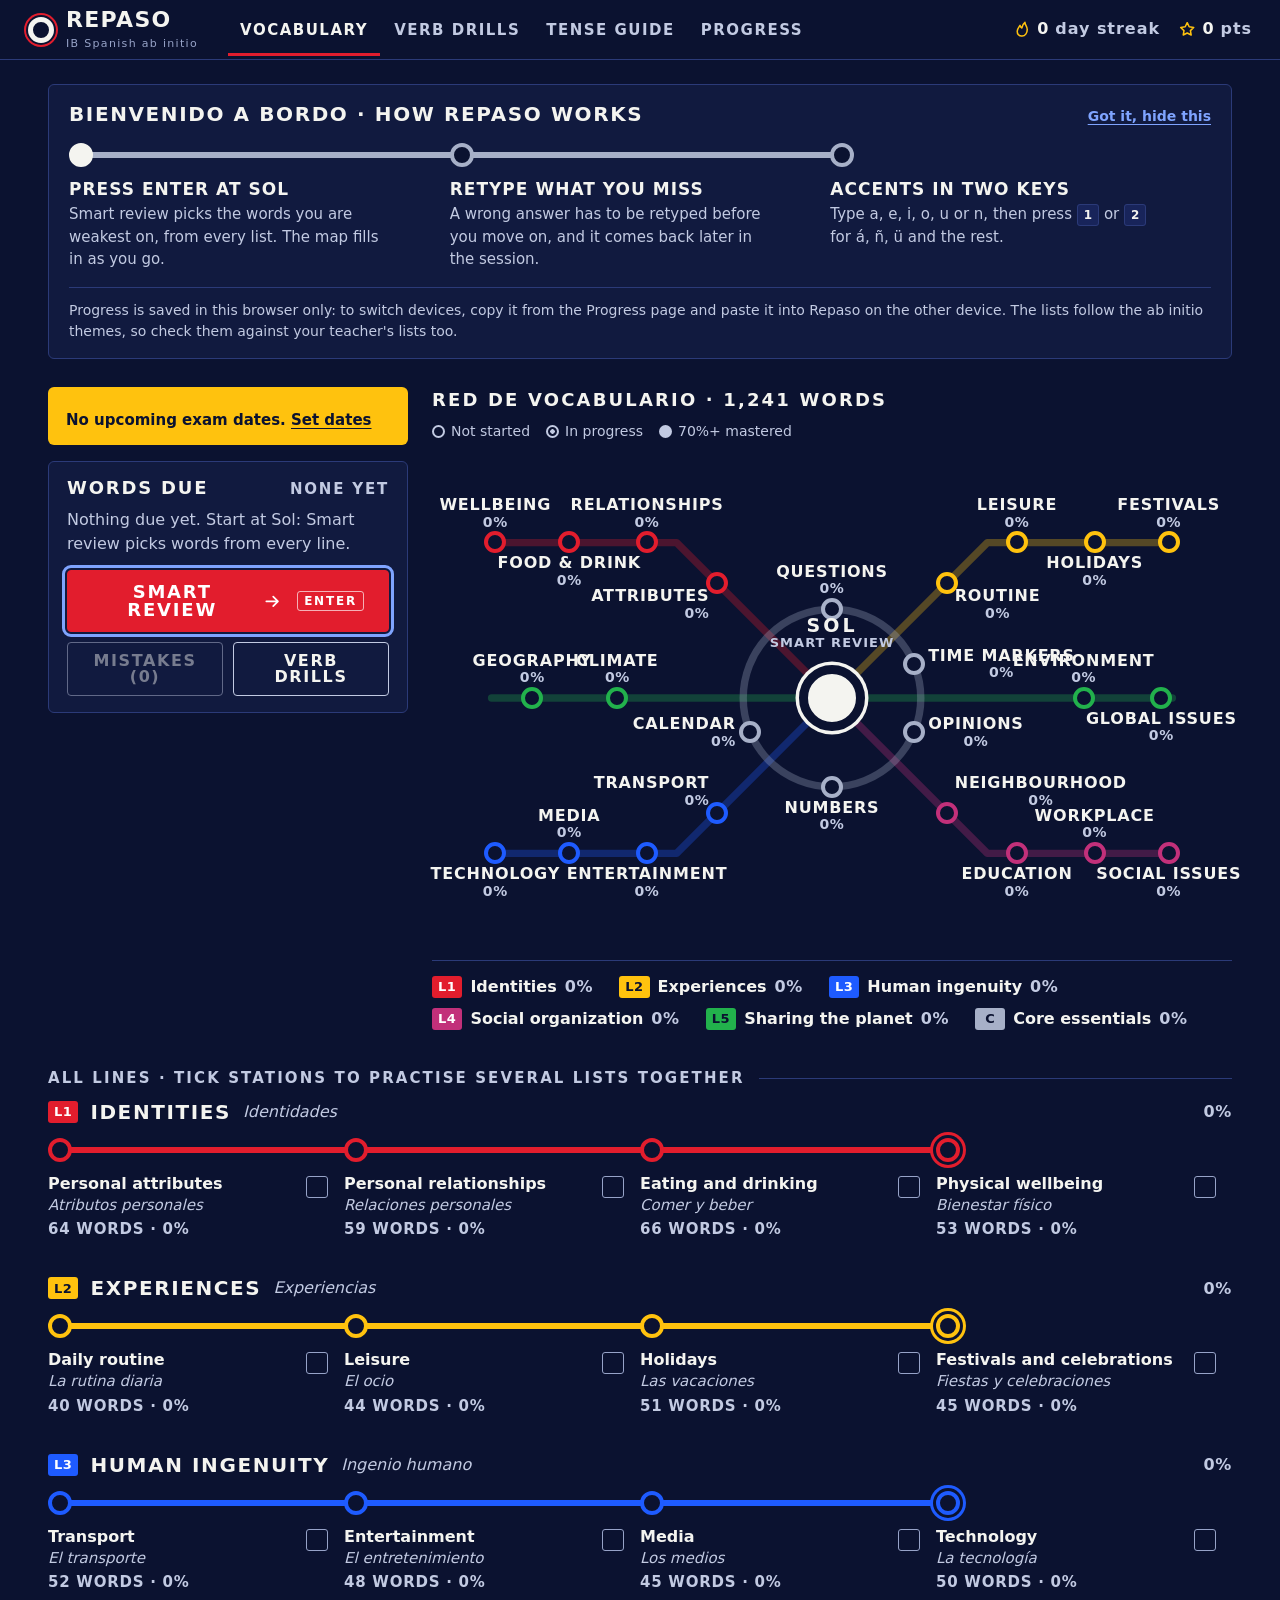
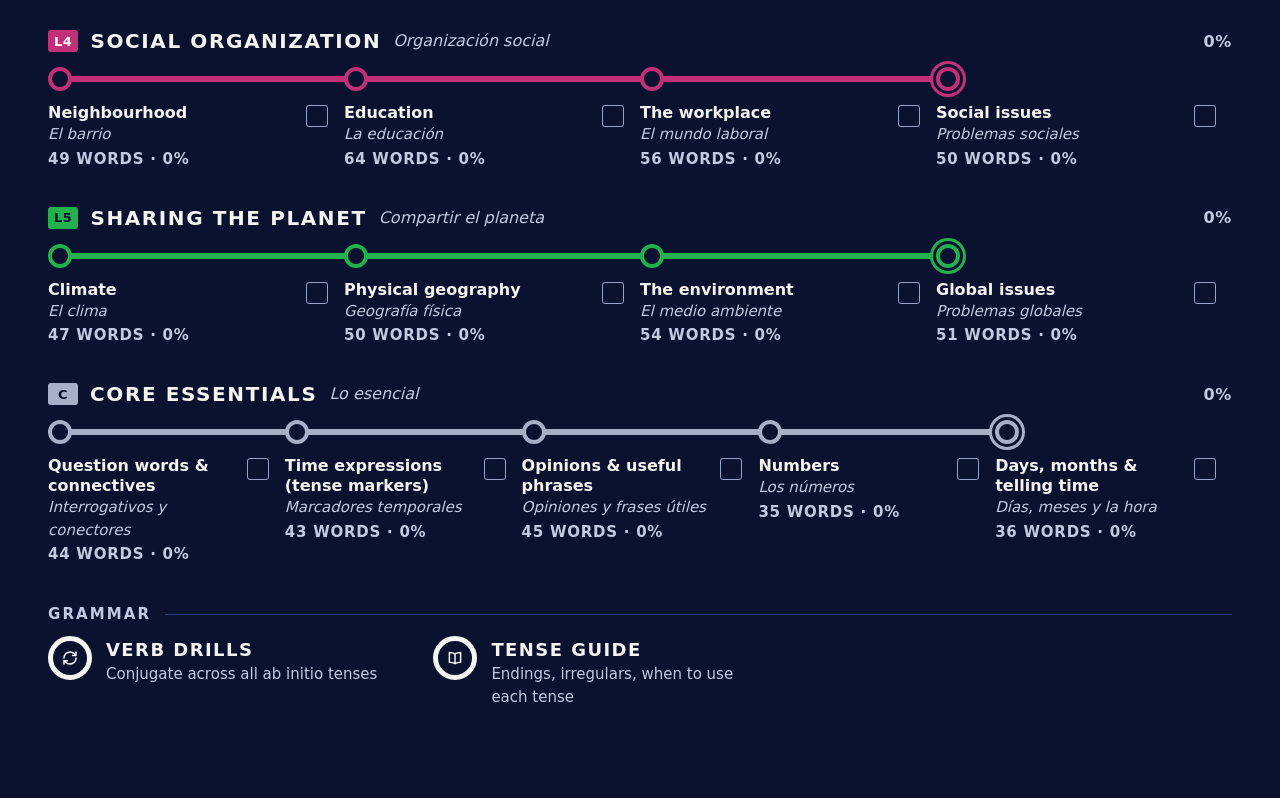
==== index.html @ 54b8614c "Repaso Spanish practice app Built with Claude.  Co-Authored-By: Claude Opus 5.5 <noreply@anthropic.c" ====
<!doctype html>
<html lang="en">
<head>
  <meta charset="utf-8">
  <meta name="viewport" content="width=device-width, initial-scale=1">
  <title>Repaso · IB Spanish ab initio</title>
  <link rel="stylesheet" href="styles.css">
</head>
<body>
  <header class="topbar" id="top"></header>
  <main id="app"></main>
  <div class="toast" id="toast"></div>
  <div id="sr" class="sr-only" role="status" aria-live="polite"></div>

  <script src="vocab.js"></script>
  <script src="verbs.js"></script>
  <script src="app.js"></script>
</body>
</html>
---- styles.css ----
/* Repaso · Línea de metro
   Midnight-enamel ground, porcelain ink, Madrid-style line inks for the five themes + Core.
   Porcelain variant for bright rooms keeps the same inks. */

@font-face { font-family: "Barlow"; src: url("fonts/Barlow-400.woff2") format("woff2"); font-weight: 400; font-display: swap; }
@font-face { font-family: "Barlow"; src: url("fonts/Barlow-400i.woff2") format("woff2"); font-weight: 400; font-style: italic; font-display: swap; }
@font-face { font-family: "Barlow"; src: url("fonts/Barlow-600.woff2") format("woff2"); font-weight: 600; font-display: swap; }
@font-face { font-family: "Barlow"; src: url("fonts/Barlow-700.woff2") format("woff2"); font-weight: 700; font-display: swap; }
@font-face { font-family: "Barlow Condensed"; src: url("fonts/BarlowCondensed-500.woff2") format("woff2"); font-weight: 500; font-display: swap; }
@font-face { font-family: "Barlow Condensed"; src: url("fonts/BarlowCondensed-600.woff2") format("woff2"); font-weight: 600; font-display: swap; }
@font-face { font-family: "Barlow Condensed"; src: url("fonts/BarlowCondensed-700.woff2") format("woff2"); font-weight: 700; font-display: swap; }

:root {
  /* line inks (strokes, dots, chips) */
  --l1: #E21D2D; --l2: #FFC20E; --l3: #1E5BFF; --l4: #C2307A; --l5: #22B14C; --lc: #A7B0C8;
  --amber: #FFC20E;
  --scarlet: #E21D2D;
  --scarlet-deep: #C8121F;
  --cobalt: #1E5BFF;
  --on-amber: #0B1230;
  --dot-edge: transparent;

  /* midnight enamel (default) */
  --ground: #0B1230;
  --panel: #111A3F;
  --panel-2: #18245A;
  --rule: #2B3A78;
  --ink: #F4F4F0;
  --ink-2: #C2CAE2;
  --ink-3: #97A3C8;
  --focus: #7FA4FF;
  --ok: #5BD885;   --ok-bg: #0E2E2B;
  --bad: #FF7076;  --bad-bg: #3A1426;
  --near: #FFC20E; --near-bg: #2F2812;
  --hl-good: rgba(91, 216, 133, .28);
  --hl-bad: rgba(255, 112, 118, .30);
  --sign: "Barlow Condensed", "Arial Narrow", system-ui, sans-serif;
  --ui: "Barlow", system-ui, -apple-system, "Segoe UI", Roboto, sans-serif;
  color-scheme: dark;
}
:root[data-theme="light"] {
  --ground: #EEF1F7; --panel: #FFFFFF; --panel-2: #E3E8F2; --rule: #C3CCDE;
  --ink: #0B1230; --ink-2: #36426B; --ink-3: #515D86; --focus: #1E5BFF;
  --ok: #12793A;  --ok-bg: #E2F4E8;
  --bad: #C0172A; --bad-bg: #FBE4E6;
  --near: #7E5300; --near-bg: #FFF3CC;
  --hl-good: rgba(18, 121, 58, .18); --hl-bad: rgba(192, 23, 42, .16);
  --dot-edge: rgba(11, 18, 48, .6);
  color-scheme: light;
}
@media (prefers-color-scheme: light) {
  :root[data-theme="auto"] {
    --ground: #EEF1F7; --panel: #FFFFFF; --panel-2: #E3E8F2; --rule: #C3CCDE;
    --ink: #0B1230; --ink-2: #36426B; --ink-3: #515D86; --focus: #1E5BFF;
    --ok: #12793A;  --ok-bg: #E2F4E8;
    --bad: #C0172A; --bad-bg: #FBE4E6;
    --near: #7E5300; --near-bg: #FFF3CC;
    --hl-good: rgba(18, 121, 58, .18); --hl-bad: rgba(192, 23, 42, .16);
    --dot-edge: rgba(11, 18, 48, .6);
    color-scheme: light;
  }
}

* { box-sizing: border-box; }
html, body { margin: 0; }
body {
  background: var(--ground); color: var(--ink);
  font: 16px/1.5 var(--ui); min-height: 100vh;
  font-variant-numeric: tabular-nums;
  caret-color: var(--focus);
}
::selection { background: var(--cobalt); color: #fff; }
* { scrollbar-color: var(--rule) transparent; }
button { font: inherit; color: inherit; cursor: pointer; }
input, select { font: inherit; color: inherit; }
h1, h2, h3 { margin: 0; line-height: 1.2; }
a { color: var(--focus); text-underline-offset: 3px; }
:focus-visible { outline: 3px solid var(--focus); outline-offset: 2px; }
.ico { width: 1.15em; height: 1.15em; flex: none; vertical-align: -0.2em; }
.sr-only { position: absolute; width: 1px; height: 1px; padding: 0; margin: -1px; overflow: hidden; clip: rect(0 0 0 0); white-space: nowrap; border: 0; }

/* ── top bar ── */
.topbar {
  background: var(--ground); position: sticky; top: env(safe-area-inset-top, 0px); z-index: 20;
  display: flex; align-items: center; gap: 22px; padding: 0 28px; height: 60px;
  border-bottom: 1px solid var(--rule);
}
.brand { display: flex; align-items: center; gap: 12px; background: none; border: 0; padding: 0; color: var(--ink); text-align: left; }
.brand .logo {
  width: 26px; height: 26px; border-radius: 50%; border: 5px solid var(--ink); background: var(--ground); flex: none;
  box-shadow: 0 0 0 2px var(--ground), 0 0 0 4px var(--l1);
}
.brand .word { font: 700 22px/1 var(--sign); text-transform: uppercase; letter-spacing: .06em; }
.brand small { display: block; font: 500 11px/1.2 var(--sign); letter-spacing: .12em; color: var(--ink-3); margin-top: 3px; }
.nav { display: flex; gap: 2px; margin-left: 8px; }
.nav button {
  background: none; border: 0; padding: 19px 12px 15px; color: var(--ink-2);
  font: 600 15px/1 var(--sign); text-transform: uppercase; letter-spacing: .1em;
  border-bottom: 3px solid transparent;
}
.nav button:hover { color: var(--ink); }
.nav button.on { color: var(--ink); border-bottom-color: var(--l1); }
.hstats { margin-left: auto; display: flex; gap: 18px; align-items: center; }
.pill { display: inline-flex; align-items: center; gap: 6px; font: 600 16px/1 var(--sign); letter-spacing: .06em; color: var(--ink-2); white-space: nowrap; }
.pill b { color: var(--ink); font-weight: 700; }
.pill .ico { color: var(--amber); }

/* paints the band above the sticky bar on phones with a top inset (zero height elsewhere) */
body::before { content: ""; position: fixed; inset: 0 0 auto; height: env(safe-area-inset-top, 0px); z-index: 21; background: var(--ground); }
main { max-width: 1240px; margin: 0 auto; padding-block: 24px 90px; padding-left: max(28px, env(safe-area-inset-left, 0px)); padding-right: max(28px, env(safe-area-inset-right, 0px)); }

/* ── generic ── */
.card { background: var(--panel); border: 1px solid var(--rule); border-radius: 6px; padding: 20px; }
.btn {
  display: inline-flex; align-items: center; justify-content: center; gap: 10px;
  border-radius: 4px; padding: 10px 18px; min-height: 42px;
  font: 700 16px/1 var(--sign); text-transform: uppercase; letter-spacing: .1em;
  background: transparent; color: var(--ink); border: 1.5px solid var(--ink-2);
  transition: background .12s, border-color .12s;
}
.btn:hover { border-color: var(--ink); background: var(--panel-2); }
.btn:active { transform: translateY(1px); }
.btn.primary { background: var(--scarlet); border-color: var(--scarlet); color: #fff; }
.btn.primary:hover { background: var(--scarlet-deep); border-color: var(--scarlet-deep); }
.btn.big { min-height: 50px; padding: 12px 24px; font-size: 18px; }
.btn.primary kbd { background: transparent; color: #fff; border-color: rgba(255,255,255,.65); margin-left: 4px; }
.btn:disabled { opacity: .45; cursor: default; }
.link { background: none; border: 0; color: var(--focus); padding: 0; font: 600 14px var(--ui); text-decoration: underline; text-underline-offset: 3px; }
.muted { color: var(--ink-2); }
.row { display: flex; gap: 10px; align-items: center; flex-wrap: wrap; }
.grow { flex: 1; min-width: 0; }
.sec-title { font: 600 15px/1 var(--sign); text-transform: uppercase; letter-spacing: .14em; color: var(--ink-2); margin: 40px 0 14px; display: flex; align-items: center; gap: 14px; }
.sec-title::after { content: ""; flex: 1; height: 1px; background: var(--rule); }
.hint { color: var(--ink-3); font-style: italic; font-weight: 400; font-size: .85em; }
kbd {
  font: 600 12px/1 var(--ui); padding: 3px 6px; border-radius: 3px;
  border: 1px solid var(--rule); background: var(--panel-2); color: var(--ink);
}
.lchip {
  display: inline-grid; place-items: center; min-width: 30px; height: 22px; padding: 0 6px; border-radius: 3px;
  font: 700 13px/1 var(--sign); letter-spacing: .04em; background: var(--c); color: var(--on, #fff); flex: none;
}

/* ── home: departure board + network ── */
.home { display: grid; grid-template-columns: 360px 1fr; gap: 24px; align-items: start; }
.board { display: grid; gap: 16px; }
.exams { background: var(--amber); color: var(--on-amber); border-radius: 6px; padding: 14px 18px; }
.exam { display: grid; grid-template-columns: 1fr auto; align-items: center; padding: 10px 0 8px; border-top: 1.5px solid rgba(11,18,48,.25); }
.exam:first-child { border-top: 0; padding-top: 2px; }
.exam b { font: 700 22px/1.1 var(--sign); text-transform: uppercase; letter-spacing: .04em; }
.exam small { display: block; font-size: 14px; font-weight: 600; }
.exam .days { font: 700 64px/.9 var(--sign); letter-spacing: 0; }
.exam .days span { font-size: 20px; margin-left: 4px; letter-spacing: .06em; text-transform: uppercase; }
.exam-set { display: block; font-size: 15px; font-weight: 600; padding-top: 8px; }
.exam-set button { color: var(--on-amber); text-decoration: underline; text-underline-offset: 3px; background: none; border: 0; padding: 0; font: inherit; }
.due { background: var(--panel); border: 1px solid var(--rule); border-radius: 6px; padding: 16px 18px; }
.due h2 { font: 700 18px/1.1 var(--sign); text-transform: uppercase; letter-spacing: .1em; display: flex; justify-content: space-between; align-items: baseline; }
.due h2 span { color: var(--ink-2); font-weight: 600; font-size: 15px; }
.dep { list-style: none; margin: 10px 0 14px; padding: 0; }
.dep li { display: grid; grid-template-columns: auto 1fr auto; gap: 10px; align-items: center; padding: 7px 0; border-top: 1px solid var(--rule); }
.dep li b { font-weight: 600; }
.dep li small { color: var(--ink-3); font: 500 14px var(--sign); text-transform: uppercase; letter-spacing: .06em; }
.dep-empty { color: var(--ink-2); margin: 10px 0 14px; }
.board .actions { display: grid; gap: 10px; }
.board .actions .row .btn { flex: 1; }
.legend { list-style: none; margin: 0; padding: 14px 0 0; border-top: 1px solid var(--rule); display: flex; flex-wrap: wrap; gap: 8px 26px; }
.legend li { display: flex; gap: 8px; align-items: center; font-weight: 600; }
.legend li span:last-child { color: var(--ink-2); font: 600 16px var(--sign); letter-spacing: .04em; }

.net-wrap { padding: 4px 0 0; }
.net-head { display: flex; align-items: baseline; justify-content: space-between; gap: 12px; margin-bottom: 12px; flex-wrap: wrap; }
.net-head h2 { font: 700 18px/1 var(--sign); text-transform: uppercase; letter-spacing: .12em; }
.net-key { display: flex; gap: 16px; color: var(--ink-2); font-size: 14px; }
.net-key span { display: inline-flex; align-items: center; gap: 6px; }
.net-key i { width: 13px; height: 13px; border-radius: 50%; border: 2.5px solid var(--ink-2); display: inline-block; background: var(--ground); }
.net-key i.p { background: radial-gradient(circle, var(--ink-2) 0 2px, var(--ground) 2.5px); }
.net-key i.f { background: var(--ink-2); }
.net { position: relative; aspect-ratio: 1000 / 600; margin: 34px 30px 40px; }
.net svg { position: absolute; inset: 0; width: 100%; height: 100%; overflow: visible; }
.net .trk { fill: none; stroke-width: 10; stroke-linecap: round; stroke-linejoin: round; opacity: .3; }
.net .run { fill: none; stroke-width: 10; stroke-linecap: round; stroke-linejoin: round; }
.stn {
  position: absolute; transform: translate(-50%, -50%); width: 28px; height: 28px; padding: 0;
  background: none; border: 0; border-radius: 50%; display: grid; place-items: center;
}
.stn .dot {
  width: 22px; height: 22px; border-radius: 50%; background: var(--ground);
  border: 4px solid var(--c); transition: transform .12s; box-shadow: 0 0 0 1.5px var(--dot-edge);
}
.stn.prog .dot { background: radial-gradient(circle, var(--c) 0 4px, var(--ground) 4.5px); }
.stn.full .dot { background: var(--c); }
.stn:hover .dot, .stn:focus-visible .dot { transform: scale(1.25); }
.stn .lbl {
  position: absolute; white-space: nowrap; pointer-events: none;
  font: 600 16px/1.1 var(--sign); text-transform: uppercase; letter-spacing: .05em; color: var(--ink);
}
.stn .lbl small { display: block; font: 600 14px/1.2 var(--sign); color: var(--ink-2); letter-spacing: .04em; }
.stn[data-at="n"] .lbl { bottom: 26px; left: 50%; transform: translateX(-50%); text-align: center; }
.stn[data-at="s"] .lbl { top: 26px; left: 50%; transform: translateX(-50%); text-align: center; }
.stn[data-at="e"] .lbl { left: 28px; top: 50%; transform: translateY(-50%); }
.stn[data-at="w"] .lbl { right: 28px; top: 50%; transform: translateY(-50%); text-align: right; }
.stn[data-at="ne"] .lbl { left: 22px; bottom: 18px; }
.stn[data-at="nw"] .lbl { right: 22px; bottom: 18px; text-align: right; }
.stn[data-at="se"] .lbl { left: 22px; top: 18px; }
.stn[data-at="sw"] .lbl { right: 22px; top: 18px; text-align: right; }
.sol {
  position: absolute; transform: translate(-50%, -50%); width: 66px; height: 66px; border-radius: 50%;
  background: var(--ink); border: 9px solid var(--ground); box-shadow: 0 0 0 3.5px var(--ink); padding: 0;
}
.sol:hover { box-shadow: 0 0 0 3.5px var(--ink), 0 0 0 8px var(--rule); }
.sol .lbl {
  position: absolute; left: 50%; bottom: 70px; transform: translateX(-50%); white-space: nowrap; text-align: center; pointer-events: none;
  font: 700 19px/1 var(--sign); letter-spacing: .16em; text-transform: uppercase; color: var(--ink);
}
.sol .lbl small { display: block; font: 600 13px/1.3 var(--sign); letter-spacing: .08em; color: var(--ink-2); }

/* line strips: every theme a line, every topic a station */
.lines { display: grid; gap: 34px; }
.line-h { display: flex; align-items: center; gap: 12px; margin-bottom: 14px; flex-wrap: wrap; }
.line-h h3 { font: 700 20px/1 var(--sign); text-transform: uppercase; letter-spacing: .08em; }
.line-h .es { color: var(--ink-2); font-style: italic; }
.line-h .pc { margin-left: auto; color: var(--ink-2); font: 600 16px var(--sign); letter-spacing: .04em; }
.stops { list-style: none; margin: 0; padding: 0; position: relative; display: grid; grid-template-columns: repeat(var(--n), 1fr); }
/* each station draws the segment to the next, so the line ends on the terminus */
.tcard-wrap:not(:last-child)::before { content: ""; position: absolute; left: 12px; right: -12px; top: 9px; height: 6px; background: var(--c); }
.tcard-wrap:last-child .dot { box-shadow: 0 0 0 3px var(--ground), 0 0 0 6px var(--c), 0 0 0 7.5px var(--dot-edge); }
.tcard-wrap { position: relative; padding-right: 16px; }
.tcard { display: block; width: 100%; text-align: left; font: inherit; color: inherit; background: none; border: 0; padding: 0 30px 4px 0; border-radius: 4px; }
.tcard .dot { display: block; position: relative; width: 24px; height: 24px; border-radius: 50%; background: var(--ground); border: 4px solid var(--c); margin-bottom: 12px; transition: transform .12s; box-shadow: 0 0 0 1.5px var(--dot-edge); }
.tcard-wrap.prog .dot { background: radial-gradient(circle, var(--c) 0 4px, var(--ground) 4.5px); }
.tcard-wrap.full .dot { background: var(--c); }
.tcard:hover .dot { transform: scale(1.15); }
.tcard:hover .t-name { text-decoration: underline; text-underline-offset: 3px; }
.tcard.sel .dot, .tcard-wrap:last-child .tcard.sel .dot { box-shadow: 0 0 0 3px var(--ground), 0 0 0 6px var(--focus); }
.tcard .t-name { display: block; font-weight: 700; line-height: 1.25; }
.tcard .t-es { display: block; color: var(--ink-2); font-size: 15px; font-style: italic; }
.tcard .t-meta { display: block; font: 600 15px var(--sign); letter-spacing: .05em; color: var(--ink-2); margin-top: 4px; text-transform: uppercase; }
.tpick {
  position: absolute; top: 38px; right: 16px; width: 22px; height: 22px; border-radius: 3px;
  border: 1.5px solid var(--ink-3); background: var(--ground); display: grid; place-items: center; color: #fff; padding: 0;
}
.tpick .ico { width: 15px; height: 15px; }
.tpick.on { background: var(--cobalt); border-color: var(--cobalt); }
.tpick::after { content: ""; position: absolute; inset: -9px; }
.mbar { height: 5px; background: var(--panel-2); border-radius: 3px; overflow: hidden; }
.mbar span { display: block; height: 100%; background: var(--c, var(--ink-2)); border-radius: 3px; }

/* grammar: two interchange stations */
.xrow { position: relative; display: flex; gap: 56px; flex-wrap: wrap; }
.feature { position: relative; display: flex; gap: 14px; align-items: flex-start; text-align: left; font: inherit; color: inherit; background: none; border: 0; padding: 0; cursor: pointer; max-width: 340px; }
.feature .ic { width: 44px; height: 44px; border-radius: 50%; display: grid; place-items: center; background: var(--ground); border: 5px solid var(--ink); box-shadow: 0 0 0 4px var(--ground); flex: none; }
.feature .ic .ico { width: 18px; height: 18px; }
.feature .f-h { display: block; font: 700 18px/1.1 var(--sign); text-transform: uppercase; letter-spacing: .08em; margin-top: 4px; }
.feature .f-p { display: block; margin-top: 3px; color: var(--ink-2); font-size: 15px; }
.feature:hover .f-h { text-decoration: underline; text-underline-offset: 3px; }

.selbar {
  position: fixed; left: 50%; bottom: 20px; transform: translateX(-50%); z-index: 30;
  background: var(--ink); color: var(--ground); border-radius: 6px; padding: 8px 8px 8px 18px;
  display: flex; gap: 10px; align-items: center; box-shadow: 0 10px 30px rgba(0,0,0,.35); font-weight: 600;
}
.selbar .btn { color: var(--ground); border-color: var(--ground); }
.selbar .btn.primary { color: #fff; border-color: var(--scarlet); }

/* first-run welcome: three stops on a short grey line */
.welcome { margin-bottom: 28px; padding: 18px 20px 16px; border: 1px solid var(--rule); border-radius: 6px; background: var(--panel); }
.welcome-top { display: flex; align-items: baseline; justify-content: space-between; gap: 16px; flex-wrap: wrap; margin-bottom: 18px; }
.welcome-top h2 { font: 700 20px/1.1 var(--sign); text-transform: uppercase; letter-spacing: .08em; }
.wstops { list-style: none; margin: 0; padding: 0; display: grid; grid-template-columns: repeat(3, 1fr); gap: 0; }
.wstops li { position: relative; padding-right: 24px; display: grid; gap: 4px; align-content: start; }
.wstops li:not(:last-child)::before { content: ""; position: absolute; left: 12px; right: -12px; top: 9px; height: 6px; background: var(--lc); }
.wstops .dot { position: relative; width: 24px; height: 24px; border-radius: 50%; background: var(--ground); border: 4px solid var(--lc); margin-bottom: 8px; }
.wstops li:first-child .dot { background: var(--ink); border-color: var(--ink); }
.wstops b { font: 700 17px/1.2 var(--sign); text-transform: uppercase; letter-spacing: .06em; }
.wstops span:not(.dot) { color: var(--ink-2); font-size: 15px; max-width: 34ch; }
.welcome-note { margin: 16px 0 0; padding-top: 12px; border-top: 1px solid var(--rule); color: var(--ink-2); font-size: 14px; }

/* results: what changed */
.changes { list-style: none; margin: 10px 0 0; padding: 0; display: grid; gap: 8px; }
.changes li { display: flex; align-items: center; gap: 10px; }
.changes .chg { width: 30px; display: grid; place-items: center; flex: none; }
.changes .chg.up { color: var(--ok); }
.changes .chg.flame { color: var(--amber); }
.changes li > span:last-child .ico { color: var(--ink-2); }

/* keyboard reference */
.keys td { padding: 8px 12px 8px 0; border-bottom: 1px solid var(--rule); vertical-align: middle; }
.keys tr:last-child td { border-bottom: 0; }
.keys td:first-child { white-space: nowrap; width: 1%; padding-right: 24px; }
.keys kbd { font-size: 13px; }

/* ── list / setup ── */
.crumb { font: 600 14px var(--sign); text-transform: uppercase; letter-spacing: .08em; color: var(--ink-2); margin-bottom: 12px; }
.crumb button { background: none; border: 0; padding: 0; color: var(--focus); font: inherit; text-decoration: underline; text-underline-offset: 3px; }
.list-head { display: flex; align-items: flex-end; gap: 18px; margin-bottom: 18px; flex-wrap: wrap; }
.list-head h1 { font: 700 38px/1 var(--sign); text-transform: uppercase; letter-spacing: .04em; display: flex; align-items: center; gap: 12px; }
.list-head .es { color: var(--ink-2); font-style: italic; font-size: 17px; margin-top: 4px; }
.list-head .lchip { height: 30px; font-size: 17px; min-width: 40px; }
.setup { display: grid; grid-template-columns: repeat(3, 1fr) auto; gap: 18px; align-items: end; margin-bottom: 16px; }
.field label, .field .lbl { display: block; font: 600 13px/1 var(--sign); text-transform: uppercase; letter-spacing: .12em; color: var(--ink-2); margin-bottom: 8px; }
.seg { display: flex; border: 1.5px solid var(--rule); border-radius: 4px; padding: 3px; gap: 3px; }
.seg button { flex: 1; border: 0; background: none; padding: 8px 8px; border-radius: 3px; font: 600 15px/1.1 var(--sign); letter-spacing: .05em; color: var(--ink-2); white-space: nowrap; }
.seg button:hover:not(:disabled):not(.on) { color: var(--ink); background: var(--panel-2); }
.seg button.on { background: var(--ink); color: var(--ground); }
.seg button:disabled { opacity: .4; cursor: default; }
.notice { background: var(--near-bg); color: var(--ink); border: 1px solid var(--rule); border-radius: 6px; padding: 14px 16px; margin-bottom: 16px; }

.wordlist { padding: 0; overflow: hidden; }
.wl-tools { display: flex; gap: 14px; align-items: center; padding: 14px 16px; border-bottom: 1px solid var(--rule); flex-wrap: wrap; }
.search { flex: 1; min-width: 180px; border: 1.5px solid var(--rule); background: var(--ground); border-radius: 4px; padding: 9px 12px; }
.search::placeholder, .answer input::placeholder { color: var(--ink-3); opacity: 1; }
table { width: 100%; border-collapse: collapse; }
.wl td, .wl th { padding: 9px 16px; border-bottom: 1px solid var(--rule); text-align: left; vertical-align: middle; }
.wl th { font: 600 13px var(--sign); text-transform: uppercase; letter-spacing: .12em; color: var(--ink); background: var(--panel-2); }
.wl tr:last-child td { border-bottom: 0; }
.wl .es { font-weight: 600; }
.spk { background: none; border: 0; padding: 4px; border-radius: 4px; color: var(--ink-2); display: inline-grid; place-items: center; }
.spk:hover { color: var(--ink); background: var(--panel-2); }
.mdots { display: inline-flex; gap: 3px; vertical-align: middle; }
.mdots i { width: 10px; height: 10px; border-radius: 50%; border: 2px solid var(--ink-3); }
.mdots i.on { background: var(--ink); border-color: var(--ink); }

/* ── session ── */
.session { max-width: 780px; margin: 0 auto; }
.s-top { display: flex; align-items: center; gap: 14px; margin-bottom: 14px; position: relative; }
.s-title { flex: 1; min-width: 0; overflow: hidden; font: 700 20px/1.1 var(--sign); text-transform: uppercase; letter-spacing: .06em; }
.s-title > span { display: flex; align-items: center; gap: 10px; white-space: nowrap; overflow: hidden; text-overflow: ellipsis; }
.s-title small { display: block; font: 500 14px/1.3 var(--sign); color: var(--ink-2); letter-spacing: .06em; margin-top: 2px; }
.s-stat { display: inline-flex; align-items: center; gap: 6px; font: 700 18px/1 var(--sign); letter-spacing: .06em; padding: 8px 12px; border: 1.5px solid var(--rule); border-radius: 4px; white-space: nowrap; }
.s-stat .ico { color: var(--amber); }
.endbar {
  position: absolute; inset: 0; display: none; align-items: center; justify-content: space-between; gap: 12px;
  background: var(--ink); color: var(--ground); border-radius: 4px; padding: 0 16px; font: 700 18px var(--sign); text-transform: uppercase; letter-spacing: .08em;
}
.endbar.show { display: flex; }
.endbar .keyhint { font: 500 14px var(--ui); text-transform: none; letter-spacing: 0; }
.endbar kbd { background: transparent; color: var(--ground); border-color: var(--ground); }

/* session line: one station per word, the interchange circle is you */
.sline { position: relative; height: 34px; margin: 0 14px; }
.sline .trk, .sline .run { position: absolute; left: 0; top: 13px; height: 8px; border-radius: 4px; background: var(--c); }
.sline .trk { right: 0; opacity: .3; }
.sline .run { transition: width .45s cubic-bezier(.16, 1, .3, 1); }
.sline .tk { position: absolute; top: 11px; width: 12px; height: 12px; margin-left: -6px; border-radius: 50%; background: var(--ground); border: 2.5px solid var(--c); box-shadow: 0 0 0 1px var(--dot-edge); }
.sline .tk.done { background: var(--ink); }
.sline .tk.miss { border-color: var(--amber); background: var(--amber); }
.sline .pos {
  position: absolute; top: 3px; width: 28px; height: 28px; margin-left: -14px; border-radius: 50%;
  background: var(--ink); border: 5px solid var(--ground); box-shadow: 0 0 0 2.5px var(--ink);
  transition: left .45s cubic-bezier(.16, 1, .3, 1);
}
.s-count { font: 600 15px var(--sign); text-transform: uppercase; letter-spacing: .08em; color: var(--ink-2); margin: 6px 2px 14px; display: flex; justify-content: space-between; gap: 12px; }

.qcard { background: var(--panel); border: 2px solid var(--rule); border-radius: 6px; padding: 26px 30px 22px; transition: border-color .15s; }
.qcard.ok { border-color: var(--ok); }
.qcard.bad { border-color: var(--bad); }
.qcard.near { border-color: var(--near); }
.q-dir { display: flex; align-items: center; gap: 8px; font: 600 14px/1 var(--sign); text-transform: uppercase; letter-spacing: .12em; color: var(--ink-2); }
.q-dir .tag { border: 1.5px solid var(--rule); padding: 4px 8px; border-radius: 3px; color: var(--ink); }
.q-dir .ico, .seg .ico, .s-title small .ico { width: 1em; height: 1em; vertical-align: -0.12em; }
.q-prompt { font: 600 40px/1.15 var(--ui); margin: 16px 0 4px; word-break: break-word; display: flex; align-items: center; gap: 10px; flex-wrap: wrap; }
.q-prompt .spk .ico { width: 26px; height: 26px; }
.q-sub { color: var(--ink-2); font-size: 16px; display: flex; flex-wrap: wrap; gap: 6px; align-items: center; }
.q-en { margin-top: 6px; color: var(--ink); font-weight: 600; }
.verb-tag { display: inline-block; border: 1.5px solid var(--ink-2); font: 700 15px/1 var(--sign); text-transform: uppercase; letter-spacing: .08em; padding: 5px 9px; border-radius: 3px; }
.listen { display: flex; gap: 14px; align-items: center; margin: 16px 0 6px; flex-wrap: wrap; }
.listen .play { width: 68px; height: 68px; border-radius: 50%; border: 6px solid var(--panel); box-shadow: 0 0 0 3px var(--ink); background: var(--ink); color: var(--ground); display: grid; place-items: center; }
.listen .play .ico { width: 26px; height: 26px; margin-left: 3px; }
.answer { margin-top: 22px; position: relative; }
.answer input {
  width: 100%; font: 500 24px var(--ui); padding: 12px 14px; border: 2px solid var(--ink-3); border-radius: 4px; background: var(--ground);
  outline: none; transition: border-color .12s;
}
.answer input:focus { border-color: var(--focus); }
.answer input.shake { animation: shake .3s; border-color: var(--bad); }
@keyframes shake { 25% { transform: translateX(-6px); } 75% { transform: translateX(6px); } }
.accents { display: flex; gap: 6px; flex-wrap: wrap; margin-top: 10px; align-items: center; }
.accents.idle { visibility: hidden; }
.accents button { width: 38px; height: 36px; border-radius: 4px; border: 1.5px solid var(--rule); background: transparent; font-size: 18px; font-weight: 600; }
.accents button:hover { border-color: var(--focus); }
.acc-tip { margin-left: 6px; font-size: 14px; color: var(--ink-2); }
.acc-pop {
  position: absolute; z-index: 5; display: none; gap: 4px; padding: 4px;
  transform: translate(-50%, calc(-100% - 8px));
  background: var(--ink); border-radius: 4px; box-shadow: 0 8px 20px rgba(0,0,0,.35);
}
.acc-pop.show { display: flex; animation: pop .12s ease-out; }
.acc-pop::after { content: ""; position: absolute; left: 50%; bottom: -6px; transform: translateX(-50%); border: 6px solid transparent; border-bottom: 0; border-top-color: var(--ink); }
.acc-pop button { display: flex; align-items: center; gap: 6px; border: 0; border-radius: 3px; padding: 4px 10px 4px 6px; background: transparent; color: var(--ground); font-size: 22px; font-weight: 700; }
.acc-pop button:hover { background: var(--panel-2); color: var(--ink); }
.acc-pop kbd { background: transparent; border-color: var(--ground); color: var(--ground); }
@keyframes pop { from { opacity: 0; transform: translate(-50%, calc(-100% - 2px)); } }
.q-actions { display: flex; gap: 10px; justify-content: flex-end; margin-top: 18px; align-items: center; flex-wrap: wrap; }
.q-actions .keyhint, .listen .keyhint { margin-right: auto; font-size: 14px; color: var(--ink-2); }

.fb-slot:empty { display: none; }
.fb { border-radius: 4px; padding: 14px 16px; margin-top: 18px; }
.fb.ok { background: var(--ok-bg); }
.fb.bad { background: var(--bad-bg); }
.fb.near { background: var(--near-bg); }
.fb-h { font: 700 20px/1.1 var(--sign); text-transform: uppercase; letter-spacing: .08em; display: flex; align-items: center; gap: 8px; }
.fb.ok .fb-h { color: var(--ok); }
.fb.bad .fb-h { color: var(--bad); }
.fb.near .fb-h { color: var(--near); }
.fb-row { display: grid; grid-template-columns: 9.5rem 1fr; gap: 4px 12px; margin-top: 8px; align-items: baseline; }
.fb-row .lbl { font: 600 13px var(--sign); text-transform: uppercase; letter-spacing: .12em; color: var(--ink-2); white-space: nowrap; }
.fb-row .ans { font-size: 22px; font-weight: 700; }
.fb-row .yours { font-size: 19px; }
mark.bad { background: var(--hl-bad); color: inherit; border-radius: 2px; box-shadow: inset 0 -2px 0 var(--bad); }
mark.good { background: var(--hl-good); color: inherit; border-radius: 2px; box-shadow: inset 0 -2px 0 var(--ok); }
.fb-extra { margin-top: 10px; }
.fb .link { color: var(--ink); }
.fb .pts { margin-left: auto; color: var(--on-amber); background: var(--amber); padding: 3px 10px; border-radius: 3px; font-size: 16px; }

.ctable { margin-top: 12px; font-size: 16px; border-collapse: separate; border-spacing: 4px 2px; margin-left: -4px; }
.ctable td { padding: 4px 10px; border-radius: 3px; min-width: 13rem; }
.ctable .pn { display: inline-block; min-width: 6.5rem; color: var(--ink-2); font: 500 14px var(--sign); text-transform: uppercase; letter-spacing: .06em; }
.ctable td.hl { background: var(--ground); font-weight: 700; color: var(--ink); box-shadow: inset 0 0 0 1.5px var(--ink-2); }
.ctable td.hl .pn { color: var(--ink); }

.mc { display: grid; grid-template-columns: 1fr 1fr; gap: 10px; margin-top: 22px; }
.mc button {
  text-align: left; padding: 14px 16px; border-radius: 4px; border: 2px solid var(--rule); background: transparent;
  font-size: 19px; font-weight: 600; display: flex; gap: 12px; align-items: center;
}
.mc button:hover:not(:disabled) { border-color: var(--ink-2); background: var(--panel-2); }
.mc button .n { width: 26px; height: 26px; border-radius: 50%; border: 2px solid var(--ink-2); display: grid; place-items: center; font: 700 14px var(--sign); flex: none; }
.mc button.right { border-color: var(--ok); background: var(--ok-bg); }
.mc button.wrong { border-color: var(--bad); background: var(--bad-bg); }
.mc button:disabled { cursor: default; color: var(--ink); }

/* ── results ── */
.results { max-width: 780px; margin: 0 auto; }
.results h1 { font: 700 44px/1 var(--sign); text-transform: uppercase; letter-spacing: .04em; }
.journey { margin: 26px 0 8px; padding: 0 4px; }
.arrivals { width: 100%; border-collapse: collapse; margin: 14px 0 22px; background: var(--panel); border: 1px solid var(--rule); border-radius: 6px; overflow: hidden; }
.arrivals th { text-align: right; padding: 10px 18px 8px; font: 600 13px var(--sign); text-transform: uppercase; letter-spacing: .12em; color: var(--ink-2); border-bottom: 1px solid var(--rule); white-space: nowrap; }
.arrivals td { text-align: right; padding: 11px 18px; font: 600 20px/1.1 var(--sign); letter-spacing: .03em; border-top: 1px solid var(--rule); white-space: nowrap; }
.arrivals tbody tr:first-child td { border-top: 0; }
.arrivals th:first-child, .arrivals td.lead { text-align: left; width: 100%; }
.arrivals td.lead { display: flex; align-items: center; gap: 10px; font: 700 18px var(--sign); text-transform: uppercase; letter-spacing: .06em; white-space: normal; }
.missed { padding: 0; overflow: hidden; margin-bottom: 18px; }
.missed h3 { padding: 14px 16px; border-bottom: 1px solid var(--rule); font: 700 17px var(--sign); text-transform: uppercase; letter-spacing: .1em; }

/* ── verbs ── */
.chips { display: flex; flex-wrap: wrap; gap: 8px; }
.chip {
  border: 1.5px solid var(--rule); background: transparent; padding: 8px 12px; border-radius: 4px;
  font: 700 16px/1.1 var(--sign); text-transform: uppercase; letter-spacing: .06em;
  display: flex; flex-direction: column; align-items: flex-start; gap: 3px; text-align: left;
}
.chip small { font: 500 14px var(--ui); text-transform: none; letter-spacing: 0; color: var(--ink-2); }
.chip:hover { border-color: var(--ink-2); }
.chip.on { border-color: var(--ink); background: var(--panel-2); box-shadow: inset 0 4px 0 var(--ink); }
.chip .cbar { width: 100%; height: 4px; background: var(--rule); border-radius: 2px; overflow: hidden; margin-top: 4px; }
.chip .cbar span { display: block; height: 100%; background: var(--ink); }
.chip .stretch { font: 700 12px var(--sign); letter-spacing: .12em; color: var(--near); }
.vchip { border: 1.5px solid var(--rule); background: transparent; padding: 4px 10px; border-radius: 4px; font-size: 15px; }
.vchip:hover { border-color: var(--ink-2); }
.vchip.off { opacity: .55; text-decoration: line-through; }
.vsec { margin-bottom: 20px; }
.vsec > .lbl { display: flex; align-items: center; gap: 12px; font: 600 14px var(--sign); text-transform: uppercase; letter-spacing: .12em; color: var(--ink-2); margin-bottom: 10px; }
.toggle { display: flex; align-items: center; gap: 8px; font-weight: 600; cursor: pointer; }
.toggle input { width: 18px; height: 18px; accent-color: var(--cobalt); }
.field label.toggle { text-transform: none; letter-spacing: 0; font: 600 15px var(--ui); color: var(--ink); }

/* ── guide: tenses as stations on one line ── */
.guide { display: grid; grid-template-columns: 250px 1fr; gap: 20px; align-items: start; }
.gnav { padding: 14px 10px; position: sticky; top: 76px; }
.gnav button {
  display: block; width: 100%; text-align: left; border: 0; background: none; padding: 8px 10px 8px 36px; border-radius: 4px; position: relative;
  font: 700 16px/1.15 var(--sign); text-transform: uppercase; letter-spacing: .06em;
}
.gnav button::before { content: ""; position: absolute; left: 16px; top: 0; bottom: 0; width: 4px; background: var(--rule); }
.gnav button:first-child::before { top: 18px; }
.gnav button:last-child::before { bottom: calc(100% - 18px); }
.gnav button::after { content: ""; position: absolute; left: 11px; top: 12px; width: 14px; height: 14px; border-radius: 50%; background: var(--panel); border: 3px solid var(--ink-3); }
.gnav button small { display: block; color: var(--ink-2); font: 400 13px var(--ui); text-transform: none; letter-spacing: 0; }
.gnav button:hover { background: var(--panel-2); }
.gnav button.on::after { background: var(--ink); border-color: var(--ink); }
.gbody h2 { font: 700 30px/1.1 var(--sign); text-transform: uppercase; letter-spacing: .04em; }
.gbody h3 { font: 600 15px var(--sign); text-transform: uppercase; letter-spacing: .14em; color: var(--ink-2); margin: 26px 0 8px; }
.gbody p { max-width: 68ch; }
.gbody ul { margin: 0; padding-left: 20px; max-width: 70ch; }
.gbody li { margin: 5px 0; }
.endings { display: grid; grid-template-columns: repeat(auto-fit, minmax(180px, 1fr)); gap: 10px; }
.endings div { border: 1.5px solid var(--rule); border-radius: 4px; padding: 10px 12px; }
.endings b { display: block; font: 700 15px var(--sign); text-transform: uppercase; letter-spacing: .1em; color: var(--ink-2); margin-bottom: 2px; }
.conj { border: 1px solid var(--rule); border-radius: 4px; border-collapse: separate; border-spacing: 0; overflow: hidden; }
.conj th, .conj td { padding: 7px 12px; border-bottom: 1px solid var(--rule); text-align: left; font-size: 16px; }
.conj th { background: var(--panel-2); font: 600 14px var(--sign); text-transform: uppercase; letter-spacing: .1em; color: var(--ink); }
.conj td:first-child { color: var(--ink-2); font: 500 14px var(--sign); text-transform: uppercase; letter-spacing: .06em; }
.conj tr:last-child td { border-bottom: 0; }
.scrollx { overflow-x: auto; }
.example { display: flex; align-items: center; gap: 8px; justify-content: space-between; background: var(--ground); border: 1px solid var(--rule); padding: 10px 12px; border-radius: 4px; margin: 6px 0; font-style: italic; max-width: 70ch; }
select.sel { border: 1.5px solid var(--rule); background: var(--ground); border-radius: 4px; padding: 9px 10px; }

/* ── progress ── */
.tm-row { display: grid; grid-template-columns: 240px 1fr 54px; gap: 14px; align-items: center; padding: 8px 0; }
.tm-row b { display: flex; align-items: center; gap: 10px; font-weight: 600; }
.tm-row .mbar { height: 8px; border-radius: 4px; }
.tm-row > span:last-child { text-align: right; font: 600 16px var(--sign); color: var(--ink-2); }
.settings-list { display: grid; gap: 18px; }
.exam-edit { display: grid; grid-template-columns: repeat(auto-fill, minmax(240px, 1fr)); gap: 12px; }
.exam-edit label { display: grid; gap: 6px; font: 600 13px var(--sign); text-transform: uppercase; letter-spacing: .12em; color: var(--ink-2); }
.exam-edit input { border: 1.5px solid var(--rule); background: var(--ground); border-radius: 4px; padding: 8px 10px; }
.transfer { display: grid; gap: 8px; margin-top: 14px; }
.transfer[hidden] { display: none; }
.transfer label { font-size: 15px; color: var(--ink-2); }
.transfer textarea { width: 100%; min-width: 0; font: 13px/1.4 ui-monospace, Consolas, monospace; padding: 10px; border: 1.5px solid var(--rule); border-radius: 4px; background: var(--ground); color: var(--ink); resize: vertical; }
.btn.danger { border-color: var(--bad); color: var(--bad); }

.toast {
  position: fixed; left: 50%; top: 72px; transform: translateX(-50%) translateY(-16px); opacity: 0; pointer-events: none;
  background: var(--ink); color: var(--ground); padding: 10px 18px; border-radius: 4px; font-weight: 600; transition: .2s; z-index: 50;
}
.toast.show { opacity: 1; transform: translateX(-50%) translateY(0); }

/* Focus mode: the session is the whole screen */
.focus .topbar { display: none; }

/* Short laptop screens (e.g. 1366×657): keep prompt, answer and feedback in one view */
@media (max-height: 760px) {
  main { padding-top: 14px; }
  .s-count { margin-bottom: 10px; }
  .qcard { padding: 18px 26px 18px; }
  .q-prompt { margin-top: 8px; font-size: 34px; }
  .answer { margin-top: 14px; }
  .q-actions { margin-top: 12px; }
  .fb { margin-top: 12px; padding: 10px 14px; }
  .fb-row { margin-top: 4px; }
  .ctable { margin-top: 6px; }
}
@media (max-width: 1080px) {
  .home { grid-template-columns: 1fr; }
  .board { grid-template-columns: 1fr 1fr; }
}
@media (max-width: 900px) {
  .stops { grid-template-columns: 1fr; }
  .tcard-wrap:not(:last-child)::before { left: 9px; right: auto; top: 12px; bottom: -12px; width: 6px; height: auto; }
  .wstops { grid-template-columns: 1fr; gap: 16px; }
  .wstops li { padding: 0 0 0 38px; }
  .wstops .dot { position: absolute; left: 0; top: 0; margin: 0; }
  .wstops li:not(:last-child)::before { left: 9px; right: auto; top: 12px; bottom: -28px; width: 6px; height: auto; }
  .tcard-wrap { padding: 0 0 18px; }
  .tcard { padding: 0 44px 0 40px; position: relative; }
  .tcard .dot { position: absolute; left: 0; top: 0; margin: 0; }
  .tpick { top: 2px; right: 6px; }
}
@media (max-width: 820px) {
  .setup, .guide { grid-template-columns: 1fr; }
  .gnav { position: static; }
  .arrivals td { font-size: 17px; white-space: normal; }
  .arrivals th { white-space: normal; }
  .arrivals td.lead { font-size: 15px; }
  .arrivals th, .arrivals td { padding-left: 6px; padding-right: 6px; }
  .nav button { padding: 19px 8px 15px; font-size: 14px; }
  .brand small { display: none; }
  .net-wrap { display: none; }
  .board { grid-template-columns: 1fr; }
}
@media (max-width: 600px) {
  main { padding-block: 16px 90px; padding-left: max(16px, env(safe-area-inset-left, 0px)); padding-right: max(16px, env(safe-area-inset-right, 0px)); }
  .topbar { padding: 0 12px; gap: 8px; height: auto; min-height: 56px; flex-wrap: wrap; }
  .nav { order: 3; width: 100%; margin: 0; overflow-x: auto; }
  .seg { flex-wrap: wrap; }
  .s-top { flex-wrap: wrap; }
  .line-h { display: grid; grid-template-columns: auto 1fr auto; column-gap: 10px; row-gap: 2px; }
  .line-h .es { grid-column: 2; grid-row: 2; }
  .line-h .pc { grid-column: 3; grid-row: 1; margin: 0; }
  .s-title { order: 3; flex-basis: 100%; }
  .s-title > span { white-space: normal; }
  .s-title small { white-space: normal; }
  .qcard { padding: 20px 18px; }
  .q-prompt { font-size: 28px; }
  .mc { grid-template-columns: 1fr; }
  .fb-row { grid-template-columns: 1fr; gap: 2px; }
  .ctable td { min-width: 0; padding: 3px 6px; }
  .ctable .pn { display: block; min-width: 0; }
  .tm-row { grid-template-columns: 1fr 1fr 44px; }
  .wl td, .wl th { padding: 8px 10px; }
  .list-head h1 { font-size: 30px; }
}
@media (prefers-reduced-motion: reduce) {
  .sline .run, .sline .pos, .stn .dot, .toast { transition: none; }
  .acc-pop.show, .answer input.shake { animation: none; }
}
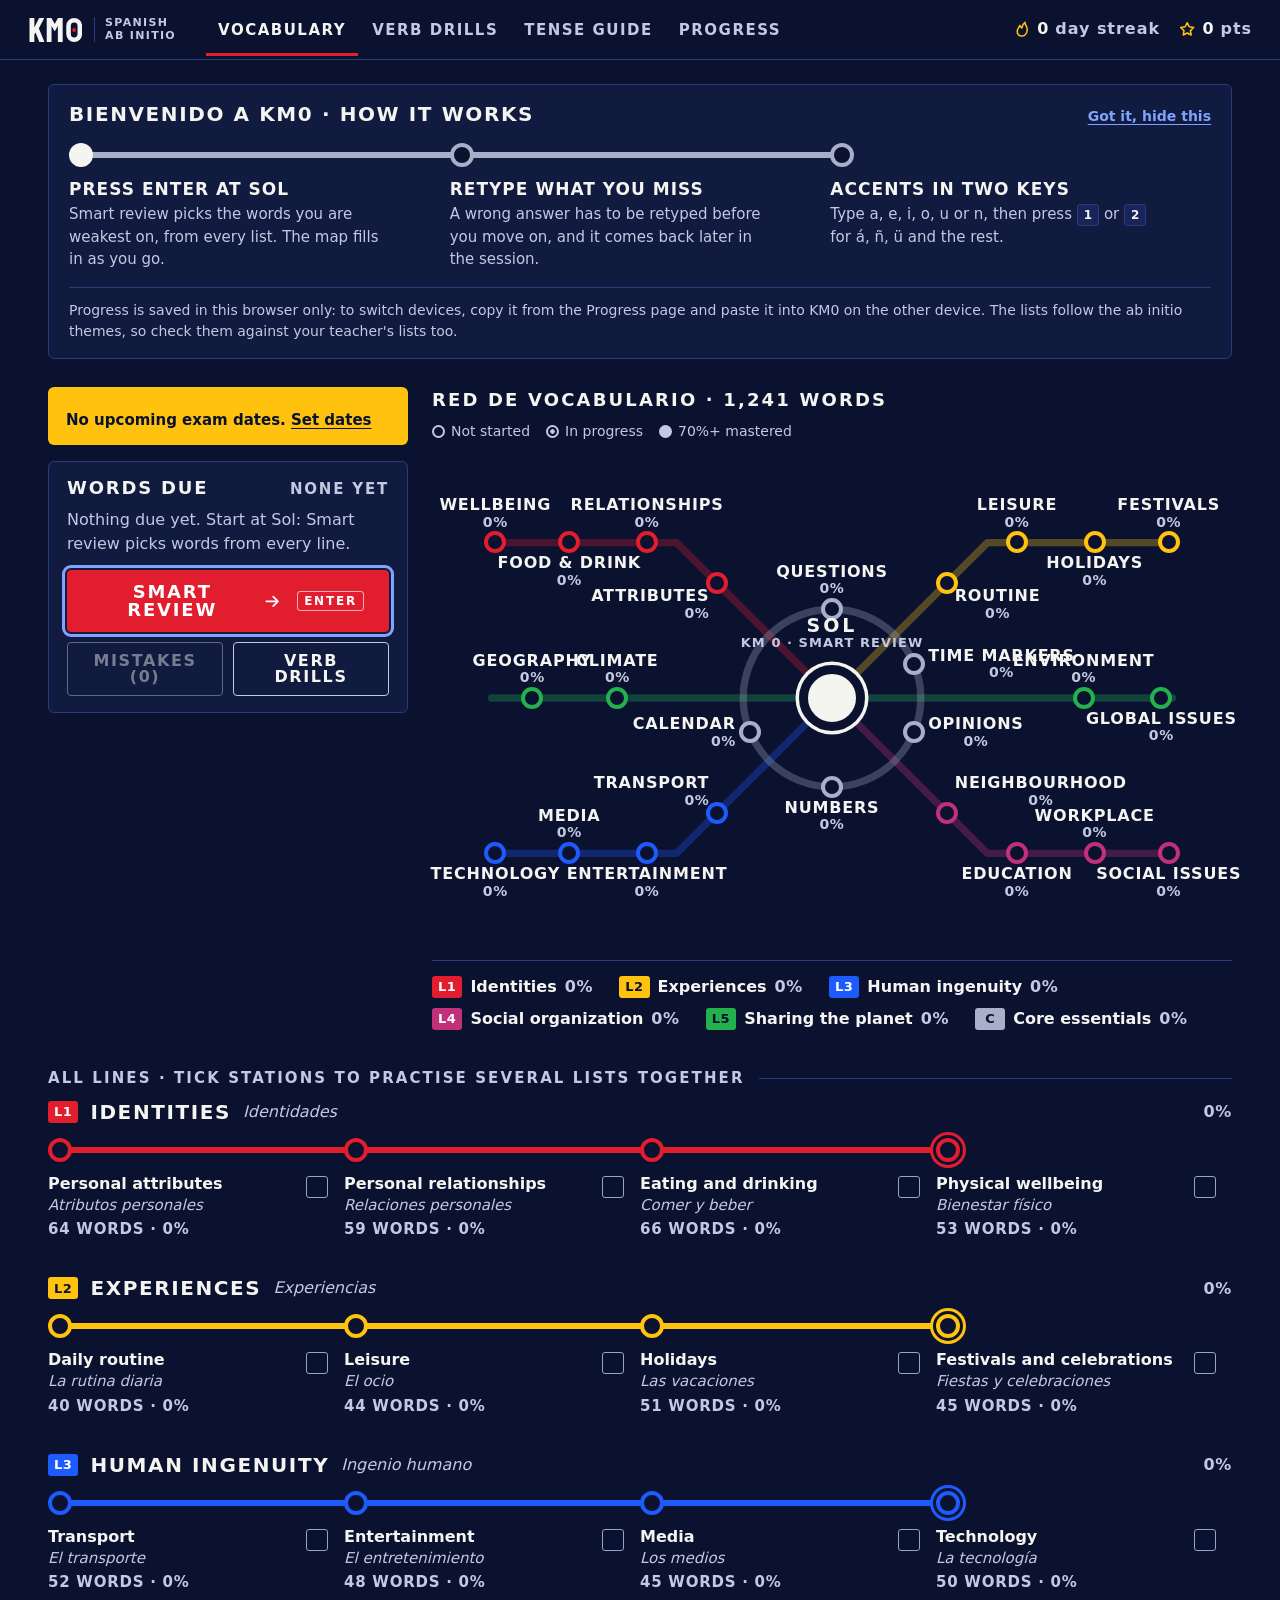
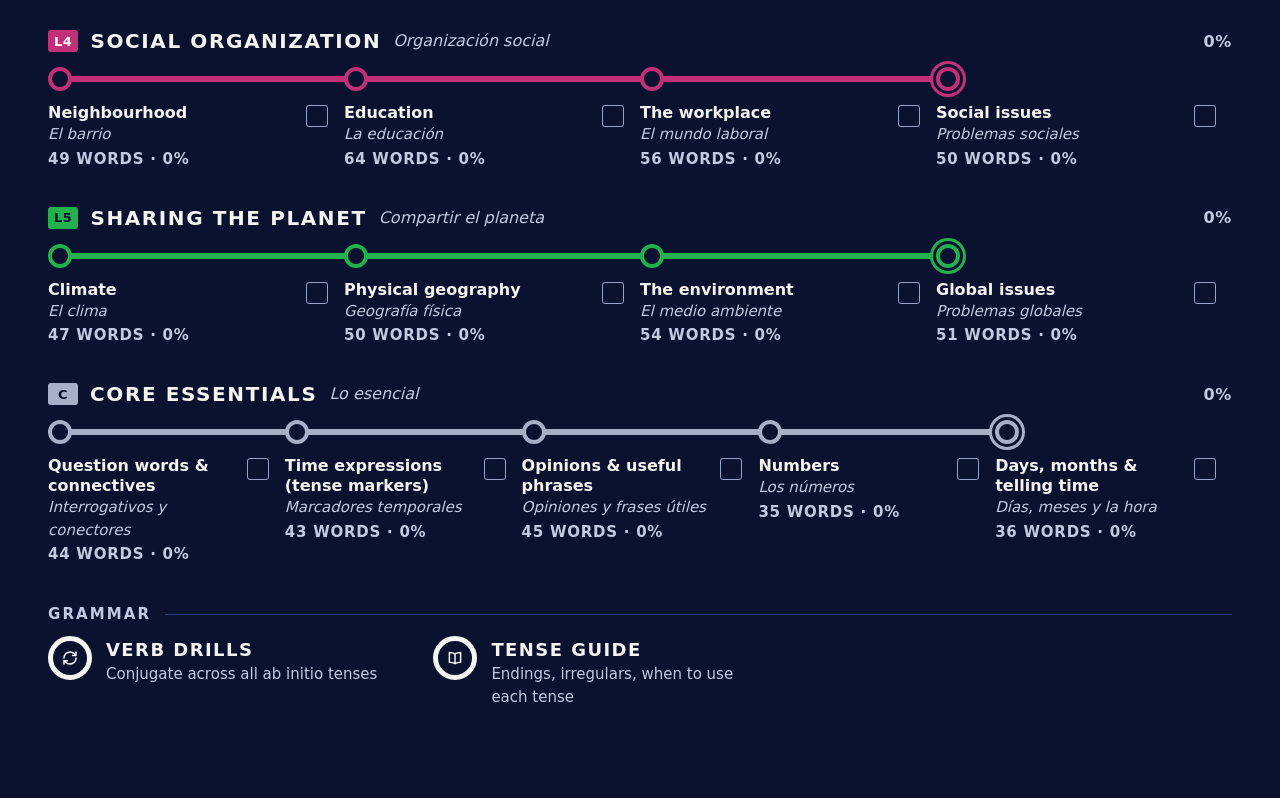
==== commit b7215e47: "KM0 rebrand Built with Claude.  Co-Authored-By: Claude Opus 5.5 <noreply@anthropic.com>" ====
--- a/index.html
+++ b/index.html
@@ -3,7 +3,26 @@
 <head>
   <meta charset="utf-8">
   <meta name="viewport" content="width=device-width, initial-scale=1">
-  <title>Repaso · IB Spanish ab initio</title>
+  <title>KM0 · IB Spanish ab initio</title>
+  <meta name="description" content="Todo empieza en cero. IB Spanish ab initio vocab and verb drills, drawn as a metro map. Runs in the browser, offline too.">
+  <meta name="theme-color" content="#0B1230">
+  <link rel="icon" href="icons/favicon.ico" sizes="any">
+  <link rel="icon" type="image/png" sizes="32x32" href="icons/favicon-32x32.png">
+  <link rel="icon" type="image/png" sizes="16x16" href="icons/favicon-16x16.png">
+  <link rel="apple-touch-icon" sizes="180x180" href="icons/apple-touch-icon.png">
+  <link rel="manifest" href="manifest.webmanifest">
+  <!-- link previews (share images need absolute URLs) -->
+  <meta property="og:type" content="website">
+  <meta property="og:title" content="KM0 · Todo empieza en cero">
+  <meta property="og:description" content="IB Spanish ab initio vocab and verb drills, drawn as a metro map.">
+  <meta property="og:url" content="https://alanferious.github.io/repaso/">
+  <meta property="og:image" content="https://alanferious.github.io/repaso/icons/og-image.png">
+  <meta property="og:image:width" content="1200">
+  <meta property="og:image:height" content="630">
+  <meta property="og:image:alt" content="KM0 wordmark beside coloured metro lines meeting at the KM0 zero">
+  <meta name="twitter:card" content="summary_large_image">
+  <meta name="twitter:image" content="https://alanferious.github.io/repaso/icons/twitter-image.png">
+  <meta name="twitter:image:alt" content="KM0 wordmark beside coloured metro lines meeting at the KM0 zero">
   <link rel="stylesheet" href="styles.css">
 </head>
 <body>
--- a/styles.css
+++ b/styles.css
@@ -86,12 +86,8 @@
   border-bottom: 1px solid var(--rule);
 }
 .brand { display: flex; align-items: center; gap: 12px; background: none; border: 0; padding: 0; color: var(--ink); text-align: left; }
-.brand .logo {
-  width: 26px; height: 26px; border-radius: 50%; border: 5px solid var(--ink); background: var(--ground); flex: none;
-  box-shadow: 0 0 0 2px var(--ground), 0 0 0 4px var(--l1);
-}
-.brand .word { font: 700 22px/1 var(--sign); text-transform: uppercase; letter-spacing: .06em; }
-.brand small { display: block; font: 500 11px/1.2 var(--sign); letter-spacing: .12em; color: var(--ink-3); margin-top: 3px; }
+.brand .km0 { height: 24px; width: auto; display: block; color: var(--ink); }
+.brand small { display: block; font: 600 11px/1.15 var(--sign); text-transform: uppercase; letter-spacing: .12em; color: var(--ink-2); padding-left: 10px; border-left: 1.5px solid var(--rule); }
 .nav { display: flex; gap: 2px; margin-left: 8px; }
 .nav button {
   background: none; border: 0; padding: 19px 12px 15px; color: var(--ink-2);
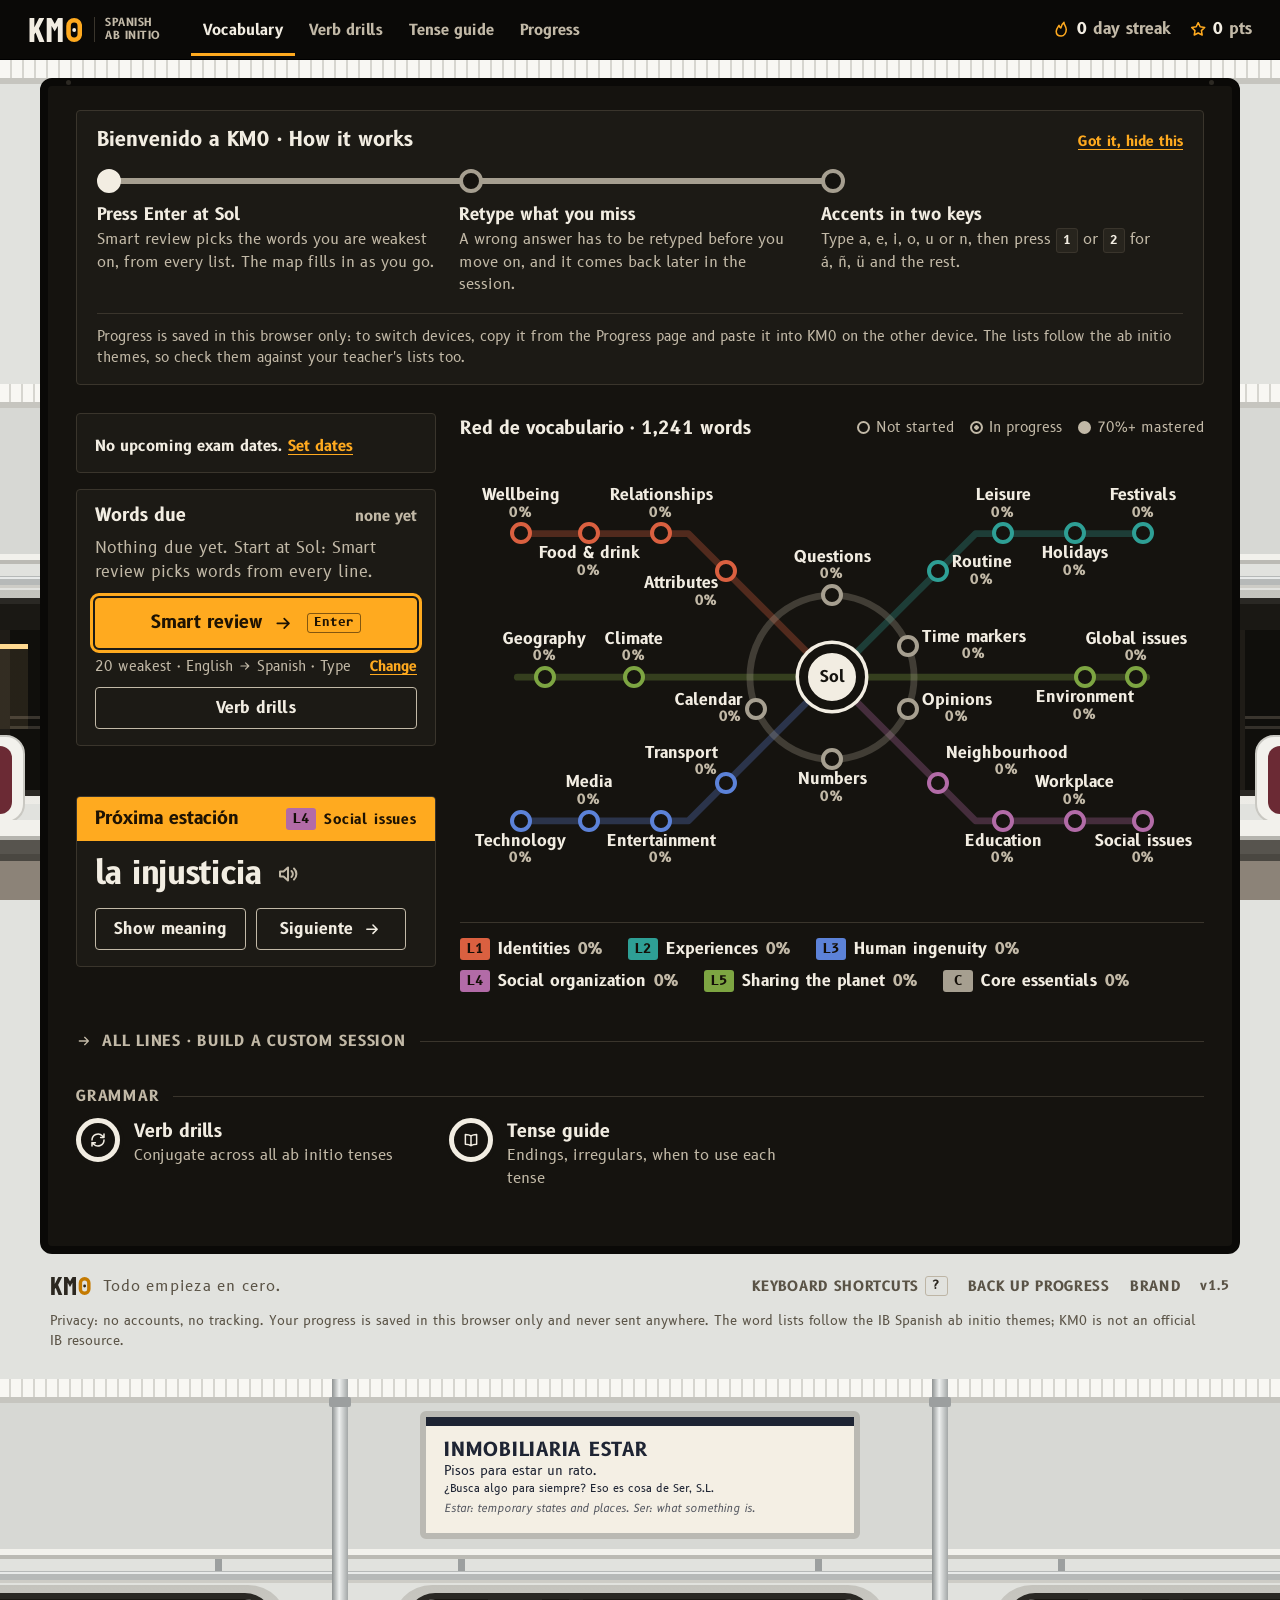
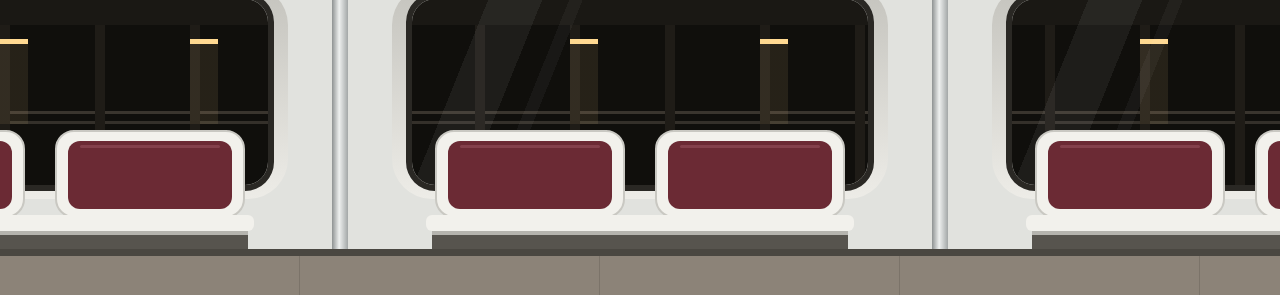
==== commit aa25bc58: "Cabin display redesign Built with Claude.  Co-Authored-By: Claude Opus 5.5 <noreply@anthropic.com>" ====
--- a/index.html
+++ b/index.html
@@ -5,7 +5,7 @@
   <meta name="viewport" content="width=device-width, initial-scale=1">
   <title>KM0 · IB Spanish ab initio</title>
   <meta name="description" content="Todo empieza en cero. IB Spanish ab initio vocab and verb drills, drawn as a metro map. Runs in the browser, offline too.">
-  <meta name="theme-color" content="#0B1230">
+  <meta name="theme-color" content="#0A0907">
   <link rel="icon" href="icons/favicon.ico" sizes="any">
   <link rel="icon" type="image/png" sizes="32x32" href="icons/favicon-32x32.png">
   <link rel="icon" type="image/png" sizes="16x16" href="icons/favicon-16x16.png">
@@ -28,6 +28,8 @@
 <body>
   <header class="topbar" id="top"></header>
   <main id="app"></main>
+  <footer class="foot" id="foot"></footer>
+  <dialog class="keys-dlg" id="keysDlg" aria-labelledby="keysH"></dialog>
   <div class="toast" id="toast"></div>
   <div id="sr" class="sr-only" role="status" aria-live="polite"></div>
 
--- a/styles.css
+++ b/styles.css
@@ -1,62 +1,59 @@
-/* Repaso · Línea de metro
-   Midnight-enamel ground, porcelain ink, Madrid-style line inks for the five themes + Core.
-   Porcelain variant for bright rooms keeps the same inks. */
-
-@font-face { font-family: "Barlow"; src: url("fonts/Barlow-400.woff2") format("woff2"); font-weight: 400; font-display: swap; }
-@font-face { font-family: "Barlow"; src: url("fonts/Barlow-400i.woff2") format("woff2"); font-weight: 400; font-style: italic; font-display: swap; }
-@font-face { font-family: "Barlow"; src: url("fonts/Barlow-600.woff2") format("woff2"); font-weight: 600; font-display: swap; }
-@font-face { font-family: "Barlow"; src: url("fonts/Barlow-700.woff2") format("woff2"); font-weight: 700; font-display: swap; }
-@font-face { font-family: "Barlow Condensed"; src: url("fonts/BarlowCondensed-500.woff2") format("woff2"); font-weight: 500; font-display: swap; }
-@font-face { font-family: "Barlow Condensed"; src: url("fonts/BarlowCondensed-600.woff2") format("woff2"); font-weight: 600; font-display: swap; }
-@font-face { font-family: "Barlow Condensed"; src: url("fonts/BarlowCondensed-700.woff2") format("woff2"); font-weight: 700; font-display: swap; }
+/* KM0 · Cabin display
+   The app is the screen inside a metro carriage: a lit display in a dark bezel on a warm wall.
+   Sodium-amber LED is the one lit accent; the five themes + Core are enamel line paints.
+   B612 (drawn for Airbus cockpit screens) carries all text; Doto, a dot-matrix face, only short numbers.
+   The paper variant swaps the lit screen for e-paper and keeps the bezel, wall and paints. */
+
+@font-face { font-family: "B612"; src: url("fonts/B612-400.woff2") format("woff2"); font-weight: 400; font-display: swap; }
+@font-face { font-family: "B612"; src: url("fonts/B612-400i.woff2") format("woff2"); font-weight: 400; font-style: italic; font-display: swap; }
+@font-face { font-family: "B612"; src: url("fonts/B612-700.woff2") format("woff2"); font-weight: 700; font-display: swap; }
+@font-face { font-family: "B612 Mono"; src: url("fonts/B612Mono-400.woff2") format("woff2"); font-weight: 400; font-display: swap; }
+@font-face { font-family: "B612 Mono"; src: url("fonts/B612Mono-700.woff2") format("woff2"); font-weight: 700; font-display: swap; }
+@font-face { font-family: "Doto"; src: url("fonts/Doto-900.woff2") format("woff2"); font-weight: 900; font-display: swap; }
 
 :root {
-  /* line inks (strokes, dots, chips) */
-  --l1: #E21D2D; --l2: #FFC20E; --l3: #1E5BFF; --l4: #C2307A; --l5: #22B14C; --lc: #A7B0C8;
-  --amber: #FFC20E;
-  --scarlet: #E21D2D;
-  --scarlet-deep: #C8121F;
-  --cobalt: #1E5BFF;
-  --on-amber: #0B1230;
+  /* enamel line paints (strokes, dots, chips) */
+  --l1: #DA6040; --l2: #2E9F95; --l3: #5C82D8; --l4: #B26BA7; --l5: #7DA542; --lc: #A69F90;
+  /* sodium-amber LED: the one lit accent */
+  --amber: #FFAA1F; --amber-hi: #FFBE52; --on-amber: #1E1303;
+  /* the carriage: wall, and the bezel every screen sits in */
+  --wall: #E1E2DE; --wall-ink: #2B2720; --wall-ink-2: #5A5346; --wall-rule: #BDB5A5;
+  --bezel: #0A0907;
+
+  /* lit screen (default) */
+  --ground: #15130F; --panel: #1C1A15; --panel-2: #27241D; --rule: #3A352C;
+  --ink: #F2EDE2; --ink-2: #C2B9A7; --ink-3: #9C9383; --focus: #FFAA1F; --led-text: #FFAA1F;
+  --ok: #A5D67F;   --ok-bg: #1F2B14;
+  --bad: #F09074;  --bad-bg: #3A1B12;
+  --near: #EBC067; --near-bg: #352810;
+  --hl-good: rgba(165, 214, 127, .26);
+  --hl-bad: rgba(240, 144, 116, .28);
   --dot-edge: transparent;
-
-  /* midnight enamel (default) */
-  --ground: #0B1230;
-  --panel: #111A3F;
-  --panel-2: #18245A;
-  --rule: #2B3A78;
-  --ink: #F4F4F0;
-  --ink-2: #C2CAE2;
-  --ink-3: #97A3C8;
-  --focus: #7FA4FF;
-  --ok: #5BD885;   --ok-bg: #0E2E2B;
-  --bad: #FF7076;  --bad-bg: #3A1426;
-  --near: #FFC20E; --near-bg: #2F2812;
-  --hl-good: rgba(91, 216, 133, .28);
-  --hl-bad: rgba(255, 112, 118, .30);
-  --sign: "Barlow Condensed", "Arial Narrow", system-ui, sans-serif;
-  --ui: "Barlow", system-ui, -apple-system, "Segoe UI", Roboto, sans-serif;
+  --ui: "B612", system-ui, -apple-system, "Segoe UI", Roboto, sans-serif;
+  --sign: var(--ui);
+  --code: "B612 Mono", ui-monospace, Consolas, monospace;
+  --dot: "Doto", "B612 Mono", monospace;
   color-scheme: dark;
 }
 :root[data-theme="light"] {
-  --ground: #EEF1F7; --panel: #FFFFFF; --panel-2: #E3E8F2; --rule: #C3CCDE;
-  --ink: #0B1230; --ink-2: #36426B; --ink-3: #515D86; --focus: #1E5BFF;
-  --ok: #12793A;  --ok-bg: #E2F4E8;
-  --bad: #C0172A; --bad-bg: #FBE4E6;
-  --near: #7E5300; --near-bg: #FFF3CC;
-  --hl-good: rgba(18, 121, 58, .18); --hl-bad: rgba(192, 23, 42, .16);
-  --dot-edge: rgba(11, 18, 48, .6);
-  color-scheme: light;
+    --ground: #F3EEE3; --panel: #FAF7F0; --panel-2: #E8E1D2; --rule: #CCC2AF;
+    --ink: #1C1913; --ink-2: #4A4336; --ink-3: #696152; --focus: #8A4F00; --led-text: #9A5600;
+    --ok: #3D6B1E;  --ok-bg: #E4EED8;
+    --bad: #A8371C; --bad-bg: #F6E0D8;
+    --near: #7A5400; --near-bg: #F6EBCF;
+    --hl-good: rgba(61, 107, 30, .18); --hl-bad: rgba(168, 55, 28, .16);
+    --dot-edge: rgba(28, 25, 19, .5);
+    color-scheme: light;
 }
 @media (prefers-color-scheme: light) {
   :root[data-theme="auto"] {
-    --ground: #EEF1F7; --panel: #FFFFFF; --panel-2: #E3E8F2; --rule: #C3CCDE;
-    --ink: #0B1230; --ink-2: #36426B; --ink-3: #515D86; --focus: #1E5BFF;
-    --ok: #12793A;  --ok-bg: #E2F4E8;
-    --bad: #C0172A; --bad-bg: #FBE4E6;
-    --near: #7E5300; --near-bg: #FFF3CC;
-    --hl-good: rgba(18, 121, 58, .18); --hl-bad: rgba(192, 23, 42, .16);
-    --dot-edge: rgba(11, 18, 48, .6);
+    --ground: #F3EEE3; --panel: #FAF7F0; --panel-2: #E8E1D2; --rule: #CCC2AF;
+    --ink: #1C1913; --ink-2: #4A4336; --ink-3: #696152; --focus: #8A4F00; --led-text: #9A5600;
+    --ok: #3D6B1E;  --ok-bg: #E4EED8;
+    --bad: #A8371C; --bad-bg: #F6E0D8;
+    --near: #7A5400; --near-bg: #F6EBCF;
+    --hl-good: rgba(61, 107, 30, .18); --hl-bad: rgba(168, 55, 28, .16);
+    --dot-edge: rgba(28, 25, 19, .5);
     color-scheme: light;
   }
 }
@@ -64,12 +61,12 @@
 * { box-sizing: border-box; }
 html, body { margin: 0; }
 body {
-  background: var(--ground); color: var(--ink);
+  background: var(--wall); color: var(--ink);
   font: 16px/1.5 var(--ui); min-height: 100vh;
   font-variant-numeric: tabular-nums;
   caret-color: var(--focus);
 }
-::selection { background: var(--cobalt); color: #fff; }
+::selection { background: var(--amber); color: var(--on-amber); }
 * { scrollbar-color: var(--rule) transparent; }
 button { font: inherit; color: inherit; cursor: pointer; }
 input, select { font: inherit; color: inherit; }
@@ -81,91 +78,262 @@
 
 /* ── top bar ── */
 .topbar {
-  background: var(--ground); position: sticky; top: env(safe-area-inset-top, 0px); z-index: 20;
+  --ink: #F2EDE2; --ink-2: #C2B9A7; --ink-3: #9C9383; --rule: #3A352C; --panel-2: #27241D; --focus: #FFAA1F;
+  background: var(--bezel); color: var(--ink); position: sticky; top: env(safe-area-inset-top, 0px); z-index: 20;
   display: flex; align-items: center; gap: 22px; padding: 0 28px; height: 60px;
-  border-bottom: 1px solid var(--rule);
+  border-bottom: 1px solid #000;
 }
 .brand { display: flex; align-items: center; gap: 12px; background: none; border: 0; padding: 0; color: var(--ink); text-align: left; }
 .brand .km0 { height: 24px; width: auto; display: block; color: var(--ink); }
-.brand small { display: block; font: 600 11px/1.15 var(--sign); text-transform: uppercase; letter-spacing: .12em; color: var(--ink-2); padding-left: 10px; border-left: 1.5px solid var(--rule); }
+.brand small { display: block; font: 600 11px/1.15 var(--sign); text-transform: uppercase; letter-spacing: .05em; color: var(--ink-2); padding-left: 10px; border-left: 1.5px solid var(--rule); }
 .nav { display: flex; gap: 2px; margin-left: 8px; }
 .nav button {
   background: none; border: 0; padding: 19px 12px 15px; color: var(--ink-2);
-  font: 600 15px/1 var(--sign); text-transform: uppercase; letter-spacing: .1em;
+  font: 700 15px/1 var(--sign); letter-spacing: 0;
   border-bottom: 3px solid transparent;
 }
 .nav button:hover { color: var(--ink); }
-.nav button.on { color: var(--ink); border-bottom-color: var(--l1); }
+.nav .l-short { display: none; }
+.nav button.on { color: var(--ink); border-bottom-color: var(--amber); }
 .hstats { margin-left: auto; display: flex; gap: 18px; align-items: center; }
-.pill { display: inline-flex; align-items: center; gap: 6px; font: 600 16px/1 var(--sign); letter-spacing: .06em; color: var(--ink-2); white-space: nowrap; }
+.pill { display: inline-flex; align-items: center; gap: 6px; font: 600 16px/1 var(--sign); letter-spacing: 0; color: var(--ink-2); white-space: nowrap; }
 .pill b { color: var(--ink); font-weight: 700; }
 .pill .ico { color: var(--amber); }
 
+/* footer: who made the thing, how to get help, what it is not */
+.foot {
+  --ink: var(--wall-ink); --ink-2: var(--wall-ink-2); --ink-3: var(--wall-ink-2); --rule: var(--wall-rule); --panel-2: transparent;
+  width: calc(100% - 2 * max(20px, env(safe-area-inset-left, 0px))); max-width: 1200px; margin: 0 auto; padding: 18px 10px max(28px, env(safe-area-inset-bottom, 0px));
+  display: flex; flex-wrap: wrap; align-items: center; justify-content: space-between; gap: 12px 24px;
+  color: var(--ink-2); font-size: 14px;
+  background: var(--wall);
+}
+.foot-id { display: flex; align-items: center; gap: 12px; font: 500 15px var(--sign); letter-spacing: .05em; }
+.foot-mark .km0 { --amber: #C47A00; height: 18px; width: auto; display: block; color: var(--ink); }
+.foot-links { display: flex; flex-wrap: wrap; align-items: center; gap: 6px 20px; }
+.foot-links button, .foot-links a { background: none; border: 0; padding: 4px 0; color: var(--ink-2); font: 600 14px var(--sign); text-transform: uppercase; letter-spacing: .05em; text-decoration: none; display: inline-flex; align-items: center; gap: 6px; }
+.foot-links button:hover, .foot-links a:hover { color: var(--ink); }
+.foot-links .ico { width: 15px; height: 15px; }
+.foot-links kbd { font-size: 12px; }
+@media (pointer: coarse) { #footKeys { display: none; } }
+.foot-ver { font: 600 13px var(--sign); letter-spacing: .05em; color: var(--ink-3); }
+.foot-note { flex: 1 0 100%; margin: 0; font-size: 13px; color: var(--ink-3); text-wrap: pretty; }
+
+/* keyboard shortcuts sheet (press ?) */
+.keys-dlg {
+  width: min(560px, calc(100vw - 32px)); padding: 20px 24px 12px; border: 6px solid var(--bezel); border-radius: 10px;
+  background: var(--panel); color: var(--ink);
+}
+.keys-dlg::backdrop { background: rgba(10, 9, 7, .62); }
+.kd-head { display: flex; justify-content: space-between; align-items: center; margin-bottom: 6px; }
+.kd-head h2 { font: 700 20px/1 var(--sign); letter-spacing: 0; }
+.kd-x { background: none; border: 0; padding: 6px; border-radius: 4px; color: var(--ink-2); display: grid; place-items: center; }
+.kd-x:hover { color: var(--ink); background: var(--panel-2); }
+.kd-x .ico { width: 20px; height: 20px; }
+@media (prefers-reduced-motion: no-preference) {
+  .keys-dlg[open] { animation: km-sheet .22s cubic-bezier(.16, 1, .3, 1); }
+  .keys-dlg[open]::backdrop { animation: km-fade .22s ease-out; }
+}
+@keyframes km-sheet { from { opacity: 0; transform: translateY(10px) scale(.98); } }
+@keyframes km-fade { from { opacity: 0; } }
+
+/* The carriage around the screen (drawn in app.js from photos of Madrid Metro cars). One 600px bay repeats, centred.
+   The tunnel sits behind the bay and shows through its windows; it only moves when you make progress (cabinMove). */
+.cabin { position: fixed; inset: 0; z-index: -1; pointer-events: none; overflow: hidden;
+  background:
+    linear-gradient(#C6C5BF, #C6C5BF) 0 78px / 100% 6px no-repeat,
+    repeating-linear-gradient(90deg, #F8F7F3 0 10px, #D6D5CF 10px 12px) 0 60px / 100% 18px no-repeat,
+    #E1E2DE; }
+.cabin .scene { position: absolute; left: 0; right: 0; bottom: 46px; }
+.scene { position: relative; height: 470px; overflow: hidden; }
+.scene .bays { position: absolute; inset: 0; background: var(--bay) center top / 600px 470px repeat-x; }
+.cabin .bays { background-image: var(--bay-plain); }
+.cabin .ads { display: none; }
+/* an ad hangs in a side gap only when the whole framed poster fits there, scaled to the gap */
+.side-ad {
+  display: none; position: absolute; top: calc(100vh - 46px - 470px + 32px); width: 440px; height: 128px;
+  border: 6px solid #BAB9B3; border-radius: 6px; background: #1A1814; transform-origin: center top;
+  transform: translateX(-50%) scale(var(--s, 1));
+}
+.side-ad .ad { width: 428px; height: 116px; }
+.side-ad.l { left: calc((100vw - 1200px) / 4); }
+.side-ad.r { left: calc(100vw - (100vw - 1200px) / 4); }
+@media (min-width: 1780px) { .side-ad { display: block; --s: .62; } }
+@media (min-width: 2000px) { .side-ad { --s: .82; } }
+@media (min-width: 2180px) { .side-ad { --s: 1; } }
+@media (max-height: 640px) { .side-ad { display: none; } }
+.scene .tunnel {
+  position: absolute; left: 0; right: 0; top: 220px; height: 186px;
+  background:
+    linear-gradient(#1A1814, #1A1814) 0 0 / 100% 26px no-repeat,
+    linear-gradient(#3A352E, #3A352E) 0 112px / 100% 3px no-repeat,
+    linear-gradient(#34302A, #34302A) 0 122px / 100% 3px no-repeat,
+    #100F0C;
+}
+.scene .tunnel i, .tunnel.strip i { position: absolute; inset: 0; }
+.tunnel.strip {
+  position: relative; height: 26px; margin: 0 0 12px; border-radius: 13px; overflow: hidden;
+  border: 3px solid #2A2824; box-shadow: 0 0 0 2px var(--panel-2);
+  background: linear-gradient(#3A352E, #3A352E) 0 15px / 100% 2px no-repeat, #100F0C;
+}
+.tunnel.strip .ribs { background: linear-gradient(90deg, #1F1C17 0 8px, transparent 8px) 0 0 / 95px 100% repeat-x; }
+.tunnel.strip .lamps { background: linear-gradient(90deg, #FFD991 0 28px, transparent 28px) 0 5px / 190px 4px repeat-x; }
+.scene .ribs { background: linear-gradient(90deg, #1F1C17 0 10px, transparent 10px) 0 26px / 95px 100% repeat-x; }
+.scene .lamps { background:
+  linear-gradient(90deg, #FFD991 0 28px, transparent 28px) 0 40px / 190px 5px repeat-x,
+  linear-gradient(90deg, rgba(255, 217, 145, .09) 0 28px, transparent 28px) 0 45px / 190px 80px repeat-x; }
+/* reflections on the glass stay put while the tunnel runs past */
+.scene .tunnel::after { content: ""; position: absolute; inset: 0;
+  background: linear-gradient(112deg, transparent 0 22%, rgba(255, 255, 255, .06) 22% 30%, transparent 30% 34%, rgba(255, 255, 255, .04) 34% 36%, transparent 36%) center top / 600px 100% repeat-x; }
+.floor {
+  height: 46px;
+  background:
+    linear-gradient(#4A4741, #4A4741) 0 0 / 100% 7px no-repeat,
+    linear-gradient(90deg, transparent 0 calc(100% - 1px), rgba(0, 0, 0, .12) calc(100% - 1px)) 0 0 / 300px 100%,
+    #8C8378;
+}
+.cabin .floor { position: absolute; left: 0; right: 0; bottom: 0; }
+.carriage { background: #E1E2DE; }
+/* below the footer: only whole framed ads, in an odd number of bays centred on the page (600, 1800, 3000px…) */
+@supports (width: round(down, 100%, 1px)) {
+  .carriage .bays { background-image: var(--bay-plain); }
+  .carriage .ads { top: 32px; height: 128px; gap: 160px; margin: 0 auto; overflow: hidden; width: calc(round(down, 100% + 600px, 1200px) - 600px); }
+  .carriage .ad { width: 440px; height: 128px; border: 6px solid #BAB9B3; border-radius: 6px; }
+}
+.focus .carriage { display: none; }
+
+/* the ads: 428 × 116 posters in the cove frames, lined up with the bays */
+.ads { position: absolute; left: 0; right: 0; top: 38px; height: 116px; display: flex; justify-content: center; gap: 172px; }
+.ad { flex: none; width: 428px; height: 116px; margin: 0; padding: 14px 18px; overflow: hidden; display: grid; align-content: center; gap: 2px; font-size: 13px; line-height: 1.3; }
+.ad b { font: 700 22px/1.1 var(--ui); letter-spacing: -.01em; }
+.ad em { font: italic 400 10.5px/1.3 var(--ui); opacity: .75; margin-top: 4px; }
+.ad-estar { background: #F4EFE4; color: #1E2433; box-shadow: inset 0 9px 0 #1E2433; padding-top: 20px; }
+.ad-estar b { text-transform: uppercase; letter-spacing: .04em; font-size: 19px; }
+.ad-seat { background: #1F5E8C; color: #fff; grid-template-columns: 58px 1fr; align-items: center; column-gap: 14px; }
+.ad-seat svg { width: 58px; height: 58px; fill: #fff; background: #174A6F; border-radius: 4px; padding: 6px; }
+.ad-seat b { font-size: 17px; }
+.ad-seat div { display: grid; gap: 2px; }
+.ad-km0 { background: #15130F; color: #F2EDE2; border: 2px solid #0A0907; }
+.ad-km0 b { color: #FFAA1F; }
+.ad-pret { background: #E9D9BE; color: #3A2414; }
+.ad-pret b { font-family: var(--code); font-size: 20px; }
+
+/* the screen is screwed into the wall */
+main { position: relative; }
+main::before, main::after { content: ""; position: absolute; top: -6px; width: 5px; height: 5px; border-radius: 50%; background: #2C2923; }
+main::before { left: 18px; }
+main::after { right: 18px; }
+
 /* paints the band above the sticky bar on phones with a top inset (zero height elsewhere) */
-body::before { content: ""; position: fixed; inset: 0 0 auto; height: env(safe-area-inset-top, 0px); z-index: 21; background: var(--ground); }
-main { max-width: 1240px; margin: 0 auto; padding-block: 24px 90px; padding-left: max(28px, env(safe-area-inset-left, 0px)); padding-right: max(28px, env(safe-area-inset-right, 0px)); }
+body::before { content: ""; position: fixed; inset: 0 0 auto; height: env(safe-area-inset-top, 0px); z-index: 21; background: var(--bezel); }
+main {
+  width: calc(100% - 2 * max(20px, env(safe-area-inset-left, 0px))); max-width: 1200px; margin: 18px auto 0; padding: 24px 28px 56px;
+  background: var(--ground); border: 8px solid var(--bezel); border-radius: 12px;
+}
 
 /* ── generic ── */
-.card { background: var(--panel); border: 1px solid var(--rule); border-radius: 6px; padding: 20px; }
+.card { background: var(--panel); border: 1px solid var(--rule); border-radius: 4px; padding: 20px; }
 .btn {
   display: inline-flex; align-items: center; justify-content: center; gap: 10px;
   border-radius: 4px; padding: 10px 18px; min-height: 42px;
-  font: 700 16px/1 var(--sign); text-transform: uppercase; letter-spacing: .1em;
+  font: 700 16px/1 var(--sign); letter-spacing: 0;
   background: transparent; color: var(--ink); border: 1.5px solid var(--ink-2);
   transition: background .12s, border-color .12s;
 }
 .btn:hover { border-color: var(--ink); background: var(--panel-2); }
-.btn:active { transform: translateY(1px); }
-.btn.primary { background: var(--scarlet); border-color: var(--scarlet); color: #fff; }
-.btn.primary:hover { background: var(--scarlet-deep); border-color: var(--scarlet-deep); }
+.btn:active { transform: translateY(1px) scale(.98); }
+.btn.primary { background: var(--amber); border-color: var(--amber); color: var(--on-amber); }
+.btn.primary:hover { background: var(--amber-hi); border-color: var(--amber-hi); }
 .btn.big { min-height: 50px; padding: 12px 24px; font-size: 18px; }
-.btn.primary kbd { background: transparent; color: #fff; border-color: rgba(255,255,255,.65); margin-left: 4px; }
+.btn.primary kbd { background: transparent; color: var(--on-amber); border-color: rgba(30, 19, 3, .55); margin-left: 4px; }
 .btn:disabled { opacity: .45; cursor: default; }
+.mc button { transition: border-color .12s, background .12s, transform .08s; }
+.mc button:active:not(:disabled) { transform: scale(.985); }
+
+/* Motion: every answer is a stop on the line. The next word pulls in from the right, the result lights up
+   like a platform sign (the check draws itself, a miss nudges the card), and the cleared station pops. */
+@media (prefers-reduced-motion: no-preference) {
+  #app.km-screen > * { animation: km-screen .22s cubic-bezier(.16, 1, .3, 1) backwards; }
+  .qcard.arrive > * { animation: km-arrive .28s cubic-bezier(.16, 1, .3, 1) backwards; }
+  .qcard.arrive > :nth-child(2) { animation-delay: .03s; }
+  .qcard.arrive > :nth-child(n+3) { animation-delay: .06s; }
+  .fb { animation: km-signal .24s cubic-bezier(.16, 1, .3, 1) backwards; }
+  .fb.ok .fb-h > .ico path { stroke-dasharray: 20; animation: km-check .32s .06s cubic-bezier(.33, 0, .2, 1) backwards; }
+  .fb .pts { animation: km-pts .4s .1s cubic-bezier(.16, 1, .3, 1) backwards; }
+  .qcard.bad:not(:has(.mc)), .mc button.wrong { animation: km-nudge .32s cubic-bezier(.33, 0, .2, 1); }
+  .mc button.right { animation: km-press .3s cubic-bezier(.16, 1, .3, 1); }
+  .session .sline .tk.done { animation: km-tickpop .35s cubic-bezier(.16, 1, .3, 1); }
+  .s-stat.bump .ico { animation: km-turn .45s cubic-bezier(.16, 1, .3, 1); }
+  .combo { animation: km-pts .3s cubic-bezier(.16, 1, .3, 1); }
+}
+@keyframes km-screen { from { opacity: 0; transform: translateY(6px); } }
+@keyframes km-arrive { from { opacity: 0; transform: translateX(28px); } }
+@keyframes km-signal { from { clip-path: inset(0 100% 0 0 round 4px); } to { clip-path: inset(0 0 0 0 round 4px); } }
+@keyframes km-check { from { stroke-dashoffset: 20; } to { stroke-dashoffset: 0; } }
+@keyframes km-pts { from { opacity: 0; transform: translateY(6px) scale(.6); } }
+@keyframes km-nudge { 20% { transform: translateX(-7px); } 50% { transform: translateX(5px); } 80% { transform: translateX(-2px); } }
+@keyframes km-press { 40% { transform: scale(1.03); } }
+@keyframes km-tickpop { 50% { transform: scale(1.8); } }
+@keyframes km-turn { 50% { transform: scale(1.35) rotate(36deg); } to { transform: rotate(72deg); } }
 .link { background: none; border: 0; color: var(--focus); padding: 0; font: 600 14px var(--ui); text-decoration: underline; text-underline-offset: 3px; }
 .muted { color: var(--ink-2); }
 .row { display: flex; gap: 10px; align-items: center; flex-wrap: wrap; }
 .grow { flex: 1; min-width: 0; }
-.sec-title { font: 600 15px/1 var(--sign); text-transform: uppercase; letter-spacing: .14em; color: var(--ink-2); margin: 40px 0 14px; display: flex; align-items: center; gap: 14px; }
+.sec-title { font: 600 15px/1 var(--sign); text-transform: uppercase; letter-spacing: .05em; color: var(--ink-2); margin: 40px 0 14px; display: flex; align-items: center; gap: 14px; }
 .sec-title::after { content: ""; flex: 1; height: 1px; background: var(--rule); }
 .hint { color: var(--ink-3); font-style: italic; font-weight: 400; font-size: .85em; }
 kbd {
-  font: 600 12px/1 var(--ui); padding: 3px 6px; border-radius: 3px;
+  font: 700 12px/1 var(--code); padding: 3px 6px; border-radius: 3px;
   border: 1px solid var(--rule); background: var(--panel-2); color: var(--ink);
 }
 .lchip {
   display: inline-grid; place-items: center; min-width: 30px; height: 22px; padding: 0 6px; border-radius: 3px;
-  font: 700 13px/1 var(--sign); letter-spacing: .04em; background: var(--c); color: var(--on, #fff); flex: none;
+  font: 700 13px/1 var(--code); letter-spacing: 0; background: var(--c); color: var(--on, #fff); flex: none;
 }
 
 /* ── home: departure board + network ── */
-.home { display: grid; grid-template-columns: 360px 1fr; gap: 24px; align-items: start; }
+.home { display: grid; grid-template-columns: 360px 1fr; grid-template-areas: "board net" "pf net"; gap: 24px; align-items: start; }
+.board { grid-area: board; }
+.net-wrap { grid-area: net; }
 .board { display: grid; gap: 16px; }
-.exams { background: var(--amber); color: var(--on-amber); border-radius: 6px; padding: 14px 18px; }
-.exam { display: grid; grid-template-columns: 1fr auto; align-items: center; padding: 10px 0 8px; border-top: 1.5px solid rgba(11,18,48,.25); }
+.exams { background: var(--panel); color: var(--ink); border: 1px solid var(--rule); border-radius: 4px; padding: 14px 18px; }
+.exam { display: grid; grid-template-columns: 1fr auto; align-items: center; padding: 10px 0 8px; border-top: 1px solid var(--rule); }
 .exam:first-child { border-top: 0; padding-top: 2px; }
-.exam b { font: 700 22px/1.1 var(--sign); text-transform: uppercase; letter-spacing: .04em; }
-.exam small { display: block; font-size: 14px; font-weight: 600; }
-.exam .days { font: 700 64px/.9 var(--sign); letter-spacing: 0; }
-.exam .days span { font-size: 20px; margin-left: 4px; letter-spacing: .06em; text-transform: uppercase; }
+.exam b { font: 700 22px/1.1 var(--sign); letter-spacing: 0; }
+.exam small { display: block; font-size: 14px; color: var(--ink-2); }
+.exam .days { font: 900 64px/.9 var(--dot); color: var(--led-text); }
+.exam .days span { font: 700 14px var(--ui); color: var(--ink-2); margin-left: 4px; }
+.exam-plan { grid-column: 1 / -1; margin: 8px 0 2px; font-size: 14px; color: var(--ink-2); text-wrap: pretty; }
+.exam-plan b { color: var(--led-text); margin-right: 4px; }
+.exam-plan .link { font-size: inherit; }
 .exam-set { display: block; font-size: 15px; font-weight: 600; padding-top: 8px; }
-.exam-set button { color: var(--on-amber); text-decoration: underline; text-underline-offset: 3px; background: none; border: 0; padding: 0; font: inherit; }
-.due { background: var(--panel); border: 1px solid var(--rule); border-radius: 6px; padding: 16px 18px; }
-.due h2 { font: 700 18px/1.1 var(--sign); text-transform: uppercase; letter-spacing: .1em; display: flex; justify-content: space-between; align-items: baseline; }
+.exam-set button { color: var(--focus); text-decoration: underline; text-underline-offset: 3px; background: none; border: 0; padding: 0; font: inherit; }
+.due { background: var(--panel); border: 1px solid var(--rule); border-radius: 4px; padding: 16px 18px; }
+.due h2 { font: 700 18px/1.1 var(--sign); letter-spacing: 0; display: flex; justify-content: space-between; align-items: baseline; }
 .due h2 span { color: var(--ink-2); font-weight: 600; font-size: 15px; }
 .dep { list-style: none; margin: 10px 0 14px; padding: 0; }
 .dep li { display: grid; grid-template-columns: auto 1fr auto; gap: 10px; align-items: center; padding: 7px 0; border-top: 1px solid var(--rule); }
 .dep li b { font-weight: 600; }
-.dep li small { color: var(--ink-3); font: 500 14px var(--sign); text-transform: uppercase; letter-spacing: .06em; }
+.dep li small { color: var(--ink-3); font: 500 14px var(--sign); text-transform: uppercase; letter-spacing: .05em; }
 .dep-empty { color: var(--ink-2); margin: 10px 0 14px; }
+.plan { display: flex; align-items: center; gap: 10px; margin: 8px 0 0; color: var(--ink-2); font-size: 15px; }
+.plan-dots { display: inline-flex; gap: 4px; flex: none; }
+.plan-dots i { width: 12px; height: 12px; border-radius: 50%; border: 2.5px solid var(--ink-2); }
+.plan-dots i.on { background: var(--ink); border-color: var(--ink); }
+.smart-set { display: flex; justify-content: space-between; gap: 10px; align-items: baseline; font-size: 14px; color: var(--ink-2); margin-top: -2px; }
+.smart-set .ico { width: 1em; height: 1em; vertical-align: -0.12em; }
+.smart-opts { display: grid; gap: 8px; }
+.smart-opts[hidden] { display: none; }
+.smart-opts .seg button { font-size: 14px; }
 .board .actions { display: grid; gap: 10px; }
 .board .actions .row .btn { flex: 1; }
 .legend { list-style: none; margin: 0; padding: 14px 0 0; border-top: 1px solid var(--rule); display: flex; flex-wrap: wrap; gap: 8px 26px; }
 .legend li { display: flex; gap: 8px; align-items: center; font-weight: 600; }
-.legend li span:last-child { color: var(--ink-2); font: 600 16px var(--sign); letter-spacing: .04em; }
+.legend li span:last-child { color: var(--ink-2); font: 600 16px var(--sign); letter-spacing: 0; }
 
 .net-wrap { padding: 4px 0 0; }
 .net-head { display: flex; align-items: baseline; justify-content: space-between; gap: 12px; margin-bottom: 12px; flex-wrap: wrap; }
-.net-head h2 { font: 700 18px/1 var(--sign); text-transform: uppercase; letter-spacing: .12em; }
+.net-head h2 { font: 700 18px/1 var(--sign); letter-spacing: 0; }
 .net-key { display: flex; gap: 16px; color: var(--ink-2); font-size: 14px; }
 .net-key span { display: inline-flex; align-items: center; gap: 6px; }
 .net-key i { width: 13px; height: 13px; border-radius: 50%; border: 2.5px solid var(--ink-2); display: inline-block; background: var(--ground); }
@@ -188,9 +356,9 @@
 .stn:hover .dot, .stn:focus-visible .dot { transform: scale(1.25); }
 .stn .lbl {
   position: absolute; white-space: nowrap; pointer-events: none;
-  font: 600 16px/1.1 var(--sign); text-transform: uppercase; letter-spacing: .05em; color: var(--ink);
-}
-.stn .lbl small { display: block; font: 600 14px/1.2 var(--sign); color: var(--ink-2); letter-spacing: .04em; }
+  font: 600 16px/1.1 var(--sign); letter-spacing: 0; color: var(--ink);
+}
+.stn .lbl small { display: block; font: 600 14px/1.2 var(--sign); color: var(--ink-2); letter-spacing: .05em; }
 .stn[data-at="n"] .lbl { bottom: 26px; left: 50%; transform: translateX(-50%); text-align: center; }
 .stn[data-at="s"] .lbl { top: 26px; left: 50%; transform: translateX(-50%); text-align: center; }
 .stn[data-at="e"] .lbl { left: 28px; top: 50%; transform: translateY(-50%); }
@@ -204,25 +372,70 @@
   background: var(--ink); border: 9px solid var(--ground); box-shadow: 0 0 0 3.5px var(--ink); padding: 0;
 }
 .sol:hover { box-shadow: 0 0 0 3.5px var(--ink), 0 0 0 8px var(--rule); }
-.sol .lbl {
-  position: absolute; left: 50%; bottom: 70px; transform: translateX(-50%); white-space: nowrap; text-align: center; pointer-events: none;
-  font: 700 19px/1 var(--sign); letter-spacing: .16em; text-transform: uppercase; color: var(--ink);
-}
-.sol .lbl small { display: block; font: 600 13px/1.3 var(--sign); letter-spacing: .08em; color: var(--ink-2); }
+/* Sol carries its own name, like the roundel at an interchange; the Smart review hint shows on hover or focus */
+.sol .lbl { display: block; font: 700 16px/1 var(--sign); letter-spacing: 0; text-indent: .12em; color: var(--ground); pointer-events: none; }
+.sol .tip {
+  position: absolute; left: 50%; top: calc(100% + 12px); transform: translate(-50%, -4px); white-space: nowrap; pointer-events: none;
+  font: 600 14px/1 var(--sign); letter-spacing: .05em; text-transform: uppercase; color: var(--ground);
+  background: var(--ink); padding: 6px 9px 5px; border-radius: 4px; opacity: 0; transition: opacity .15s, transform .2s cubic-bezier(.16, 1, .3, 1); z-index: 2;
+}
+.sol:hover .tip, .sol:focus-visible .tip { opacity: 1; transform: translate(-50%, 0); }
+
+/* first look at Home: the network draws itself out from Sol, and each station lights as its track arrives */
+@media (prefers-reduced-motion: no-preference) {
+  .net.intro .trk { stroke-dasharray: 100 100; animation: km-draw .9s cubic-bezier(.33, 0, .2, 1) both; }
+  .net.intro .run { animation: km-fill 1.1s .8s cubic-bezier(.16, 1, .3, 1) both; }
+  .net.intro .stn { animation: km-stop .4s cubic-bezier(.16, 1, .3, 1) both; animation-delay: var(--d); }
+  .net.intro .sol { animation: km-origin 1s cubic-bezier(.16, 1, .3, 1) both; }
+}
+@keyframes km-draw { from { stroke-dashoffset: 100px; } to { stroke-dashoffset: 0; } }
+@keyframes km-fill { from { stroke-dashoffset: calc(var(--p) * 1px); } to { stroke-dashoffset: 0; } }
+@keyframes km-stop { from { opacity: 0; transform: translate(-50%, -50%) scale(.3); } }
+@keyframes km-origin {
+  from { box-shadow: 0 0 0 3.5px var(--ink), 0 0 0 0 var(--amber); }
+  to { box-shadow: 0 0 0 3.5px var(--ink), 0 0 0 34px transparent; }
+}
+
+/* Próxima estación: the platform screen on the board */
+.platform { grid-area: pf; background: var(--panel); border: 1px solid var(--rule); border-radius: 4px; padding: 16px 18px; }
+.platform h2 { margin: -16px -18px 0; padding: 11px 18px; background: var(--amber); color: var(--on-amber); border-radius: 3px 3px 0 0; font: 700 18px/1.1 var(--sign); letter-spacing: 0; display: flex; justify-content: space-between; align-items: center; gap: 10px; }
+.platform h2 > span { display: inline-flex; align-items: center; gap: 8px; color: var(--on-amber); font-weight: 600; font-size: 14px; letter-spacing: .06em; white-space: nowrap; }
+.pf-main { display: flex; flex-wrap: wrap; align-items: flex-end; justify-content: space-between; gap: 14px 24px; margin-top: 16px; }
+.pf-text { min-width: 0; }
+.pf-word { margin: 0; font: 700 32px/1.15 var(--ui); letter-spacing: -.02em; overflow-wrap: anywhere; }
+.pf-word .spk { vertical-align: -2px; }
+.pf-word .spk .ico { width: 24px; height: 24px; }
+.pf-en { margin: 4px 0 0; color: var(--ink-2); font-size: 17px; }
+.pf-en[hidden] { display: none; }
+.pf-actions { display: flex; gap: 10px; }
+.pf-actions .btn { min-width: 150px; }
+@media (max-width: 600px) { .pf-actions { flex: 1 1 100%; } .pf-actions .btn { flex: 1; min-width: 0; } }
+@media (min-width: 1081px) and (max-width: 1240px) {
+  .stn .lbl { font-size: 14px; }
+  .stn .lbl small { font-size: 13px; }
+}
+
+/* custom sessions: the line strips fold away on desktop */
+.custom-toggle { display: inline-flex; align-items: center; gap: 10px; background: none; border: 0; padding: 0; color: var(--ink-2); font: inherit; text-transform: inherit; letter-spacing: inherit; }
+.custom-toggle:hover { color: var(--ink); }
+.custom-toggle .ico { width: 16px; height: 16px; transition: transform .15s; }
+.custom.open .custom-toggle .ico { transform: rotate(90deg); }
+.custom-hint { margin: -4px 0 18px; color: var(--ink-2); font-size: 15px; }
+.custom:not(.open) .lines, .custom:not(.open) .custom-hint { display: none; }
 
 /* line strips: every theme a line, every topic a station */
 .lines { display: grid; gap: 34px; }
 .line-h { display: flex; align-items: center; gap: 12px; margin-bottom: 14px; flex-wrap: wrap; }
-.line-h h3 { font: 700 20px/1 var(--sign); text-transform: uppercase; letter-spacing: .08em; }
+.line-h h3 { font: 700 20px/1 var(--sign); letter-spacing: 0; }
 .line-h .es { color: var(--ink-2); font-style: italic; }
-.line-h .pc { margin-left: auto; color: var(--ink-2); font: 600 16px var(--sign); letter-spacing: .04em; }
+.line-h .pc { margin-left: auto; color: var(--ink-2); font: 600 16px var(--sign); letter-spacing: 0; }
 .stops { list-style: none; margin: 0; padding: 0; position: relative; display: grid; grid-template-columns: repeat(var(--n), 1fr); }
 /* each station draws the segment to the next, so the line ends on the terminus */
 .tcard-wrap:not(:last-child)::before { content: ""; position: absolute; left: 12px; right: -12px; top: 9px; height: 6px; background: var(--c); }
 .tcard-wrap:last-child .dot { box-shadow: 0 0 0 3px var(--ground), 0 0 0 6px var(--c), 0 0 0 7.5px var(--dot-edge); }
 .tcard-wrap { position: relative; padding-right: 16px; }
-.tcard { display: block; width: 100%; text-align: left; font: inherit; color: inherit; background: none; border: 0; padding: 0 30px 4px 0; border-radius: 4px; }
-.tcard .dot { display: block; position: relative; width: 24px; height: 24px; border-radius: 50%; background: var(--ground); border: 4px solid var(--c); margin-bottom: 12px; transition: transform .12s; box-shadow: 0 0 0 1.5px var(--dot-edge); }
+.tcard { display: block; width: 100%; text-align: left; font: inherit; color: inherit; background: none; border: 0; padding: 0 12px 4px 34px; border-radius: 4px; }
+.tcard .dot { display: block; position: relative; width: 24px; height: 24px; border-radius: 50%; background: var(--ground); border: 4px solid var(--c); margin: 0 0 12px -34px; transition: transform .12s; box-shadow: 0 0 0 1.5px var(--dot-edge); }
 .tcard-wrap.prog .dot { background: radial-gradient(circle, var(--c) 0 4px, var(--ground) 4.5px); }
 .tcard-wrap.full .dot { background: var(--c); }
 .tcard:hover .dot { transform: scale(1.15); }
@@ -232,11 +445,11 @@
 .tcard .t-es { display: block; color: var(--ink-2); font-size: 15px; font-style: italic; }
 .tcard .t-meta { display: block; font: 600 15px var(--sign); letter-spacing: .05em; color: var(--ink-2); margin-top: 4px; text-transform: uppercase; }
 .tpick {
-  position: absolute; top: 38px; right: 16px; width: 22px; height: 22px; border-radius: 3px;
-  border: 1.5px solid var(--ink-3); background: var(--ground); display: grid; place-items: center; color: #fff; padding: 0;
+  position: absolute; top: 38px; left: 0; width: 22px; height: 22px; border-radius: 3px;
+  border: 1.5px solid var(--ink-3); background: var(--ground); display: grid; place-items: center; color: var(--on-amber); padding: 0;
 }
 .tpick .ico { width: 15px; height: 15px; }
-.tpick.on { background: var(--cobalt); border-color: var(--cobalt); }
+.tpick.on { background: var(--amber); border-color: var(--amber); }
 .tpick::after { content: ""; position: absolute; inset: -9px; }
 .mbar { height: 5px; background: var(--panel-2); border-radius: 3px; overflow: hidden; }
 .mbar span { display: block; height: 100%; background: var(--c, var(--ink-2)); border-radius: 3px; }
@@ -246,28 +459,28 @@
 .feature { position: relative; display: flex; gap: 14px; align-items: flex-start; text-align: left; font: inherit; color: inherit; background: none; border: 0; padding: 0; cursor: pointer; max-width: 340px; }
 .feature .ic { width: 44px; height: 44px; border-radius: 50%; display: grid; place-items: center; background: var(--ground); border: 5px solid var(--ink); box-shadow: 0 0 0 4px var(--ground); flex: none; }
 .feature .ic .ico { width: 18px; height: 18px; }
-.feature .f-h { display: block; font: 700 18px/1.1 var(--sign); text-transform: uppercase; letter-spacing: .08em; margin-top: 4px; }
+.feature .f-h { display: block; font: 700 18px/1.1 var(--sign); letter-spacing: 0; margin-top: 4px; }
 .feature .f-p { display: block; margin-top: 3px; color: var(--ink-2); font-size: 15px; }
 .feature:hover .f-h { text-decoration: underline; text-underline-offset: 3px; }
 
 .selbar {
   position: fixed; left: 50%; bottom: 20px; transform: translateX(-50%); z-index: 30;
-  background: var(--ink); color: var(--ground); border-radius: 6px; padding: 8px 8px 8px 18px;
-  display: flex; gap: 10px; align-items: center; box-shadow: 0 10px 30px rgba(0,0,0,.35); font-weight: 600;
+  background: var(--ink); color: var(--ground); border-radius: 4px; padding: 8px 8px 8px 18px;
+  display: flex; gap: 10px; align-items: center; border: 2px solid var(--bezel); font-weight: 600;
 }
 .selbar .btn { color: var(--ground); border-color: var(--ground); }
-.selbar .btn.primary { color: #fff; border-color: var(--scarlet); }
+.selbar .btn.primary { color: var(--on-amber); border-color: var(--amber); }
 
 /* first-run welcome: three stops on a short grey line */
-.welcome { margin-bottom: 28px; padding: 18px 20px 16px; border: 1px solid var(--rule); border-radius: 6px; background: var(--panel); }
+.welcome { margin-bottom: 28px; padding: 18px 20px 16px; border: 1px solid var(--rule); border-radius: 4px; background: var(--panel); }
 .welcome-top { display: flex; align-items: baseline; justify-content: space-between; gap: 16px; flex-wrap: wrap; margin-bottom: 18px; }
-.welcome-top h2 { font: 700 20px/1.1 var(--sign); text-transform: uppercase; letter-spacing: .08em; }
+.welcome-top h2 { font: 700 20px/1.1 var(--sign); letter-spacing: 0; }
 .wstops { list-style: none; margin: 0; padding: 0; display: grid; grid-template-columns: repeat(3, 1fr); gap: 0; }
 .wstops li { position: relative; padding-right: 24px; display: grid; gap: 4px; align-content: start; }
 .wstops li:not(:last-child)::before { content: ""; position: absolute; left: 12px; right: -12px; top: 9px; height: 6px; background: var(--lc); }
 .wstops .dot { position: relative; width: 24px; height: 24px; border-radius: 50%; background: var(--ground); border: 4px solid var(--lc); margin-bottom: 8px; }
 .wstops li:first-child .dot { background: var(--ink); border-color: var(--ink); }
-.wstops b { font: 700 17px/1.2 var(--sign); text-transform: uppercase; letter-spacing: .06em; }
+.wstops b { font: 700 17px/1.2 var(--sign); letter-spacing: 0; }
 .wstops span:not(.dot) { color: var(--ink-2); font-size: 15px; max-width: 34ch; }
 .welcome-note { margin: 16px 0 0; padding-top: 12px; border-top: 1px solid var(--rule); color: var(--ink-2); font-size: 14px; }
 
@@ -286,20 +499,20 @@
 .keys kbd { font-size: 13px; }
 
 /* ── list / setup ── */
-.crumb { font: 600 14px var(--sign); text-transform: uppercase; letter-spacing: .08em; color: var(--ink-2); margin-bottom: 12px; }
+.crumb { font: 600 14px var(--sign); text-transform: uppercase; letter-spacing: .05em; color: var(--ink-2); margin-bottom: 12px; }
 .crumb button { background: none; border: 0; padding: 0; color: var(--focus); font: inherit; text-decoration: underline; text-underline-offset: 3px; }
 .list-head { display: flex; align-items: flex-end; gap: 18px; margin-bottom: 18px; flex-wrap: wrap; }
-.list-head h1 { font: 700 38px/1 var(--sign); text-transform: uppercase; letter-spacing: .04em; display: flex; align-items: center; gap: 12px; }
+.list-head h1 { font: 700 38px/1 var(--sign); letter-spacing: 0; display: flex; align-items: center; gap: 12px; }
 .list-head .es { color: var(--ink-2); font-style: italic; font-size: 17px; margin-top: 4px; }
 .list-head .lchip { height: 30px; font-size: 17px; min-width: 40px; }
 .setup { display: grid; grid-template-columns: repeat(3, 1fr) auto; gap: 18px; align-items: end; margin-bottom: 16px; }
-.field label, .field .lbl { display: block; font: 600 13px/1 var(--sign); text-transform: uppercase; letter-spacing: .12em; color: var(--ink-2); margin-bottom: 8px; }
+.field label, .field .lbl { display: block; font: 600 13px/1 var(--sign); text-transform: uppercase; letter-spacing: .05em; color: var(--ink-2); margin-bottom: 8px; }
 .seg { display: flex; border: 1.5px solid var(--rule); border-radius: 4px; padding: 3px; gap: 3px; }
 .seg button { flex: 1; border: 0; background: none; padding: 8px 8px; border-radius: 3px; font: 600 15px/1.1 var(--sign); letter-spacing: .05em; color: var(--ink-2); white-space: nowrap; }
 .seg button:hover:not(:disabled):not(.on) { color: var(--ink); background: var(--panel-2); }
 .seg button.on { background: var(--ink); color: var(--ground); }
 .seg button:disabled { opacity: .4; cursor: default; }
-.notice { background: var(--near-bg); color: var(--ink); border: 1px solid var(--rule); border-radius: 6px; padding: 14px 16px; margin-bottom: 16px; }
+.notice { background: var(--near-bg); color: var(--ink); border: 1px solid var(--rule); border-radius: 4px; padding: 14px 16px; margin-bottom: 16px; }
 
 .wordlist { padding: 0; overflow: hidden; }
 .wl-tools { display: flex; gap: 14px; align-items: center; padding: 14px 16px; border-bottom: 1px solid var(--rule); flex-wrap: wrap; }
@@ -307,7 +520,7 @@
 .search::placeholder, .answer input::placeholder { color: var(--ink-3); opacity: 1; }
 table { width: 100%; border-collapse: collapse; }
 .wl td, .wl th { padding: 9px 16px; border-bottom: 1px solid var(--rule); text-align: left; vertical-align: middle; }
-.wl th { font: 600 13px var(--sign); text-transform: uppercase; letter-spacing: .12em; color: var(--ink); background: var(--panel-2); }
+.wl th { font: 600 13px var(--sign); text-transform: uppercase; letter-spacing: .05em; color: var(--ink); background: var(--panel-2); }
 .wl tr:last-child td { border-bottom: 0; }
 .wl .es { font-weight: 600; }
 .spk { background: none; border: 0; padding: 4px; border-radius: 4px; color: var(--ink-2); display: inline-grid; place-items: center; }
@@ -319,14 +532,22 @@
 /* ── session ── */
 .session { max-width: 780px; margin: 0 auto; }
 .s-top { display: flex; align-items: center; gap: 14px; margin-bottom: 14px; position: relative; }
-.s-title { flex: 1; min-width: 0; overflow: hidden; font: 700 20px/1.1 var(--sign); text-transform: uppercase; letter-spacing: .06em; }
+.s-title { flex: 1; min-width: 0; overflow: hidden; font: 700 20px/1.1 var(--sign); letter-spacing: 0; }
 .s-title > span { display: flex; align-items: center; gap: 10px; white-space: nowrap; overflow: hidden; text-overflow: ellipsis; }
-.s-title small { display: block; font: 500 14px/1.3 var(--sign); color: var(--ink-2); letter-spacing: .06em; margin-top: 2px; }
-.s-stat { display: inline-flex; align-items: center; gap: 6px; font: 700 18px/1 var(--sign); letter-spacing: .06em; padding: 8px 12px; border: 1.5px solid var(--rule); border-radius: 4px; white-space: nowrap; }
+.s-title small { display: block; font: 500 14px/1.3 var(--sign); color: var(--ink-2); letter-spacing: .05em; margin-top: 2px; }
+.s-stat { display: inline-flex; align-items: center; gap: 6px; font: 700 18px/1 var(--sign); letter-spacing: 0; padding: 8px 12px; border: 1.5px solid var(--rule); border-radius: 4px; white-space: nowrap; }
 .s-stat .ico { color: var(--amber); }
+/* racha: right first time in a row */
+.combo[hidden] { display: none; }
+.combo { color: var(--ok); border-color: currentColor; }
+.combo .ico { color: currentColor; width: 18px; height: 18px; }
+.combo span { font-size: 15px; color: var(--ink-2); }
+.combo.rec { color: var(--amber); }
+.combo.jump { animation: km-jump .5s cubic-bezier(.16, 1, .3, 1); }
+@keyframes km-jump { 30% { transform: translateY(-5px) scale(1.12); } }
 .endbar {
   position: absolute; inset: 0; display: none; align-items: center; justify-content: space-between; gap: 12px;
-  background: var(--ink); color: var(--ground); border-radius: 4px; padding: 0 16px; font: 700 18px var(--sign); text-transform: uppercase; letter-spacing: .08em;
+  background: var(--ink); color: var(--ground); border-radius: 4px; padding: 0 16px; font: 700 18px var(--sign); letter-spacing: 0;
 }
 .endbar.show { display: flex; }
 .endbar .keyhint { font: 500 14px var(--ui); text-transform: none; letter-spacing: 0; }
@@ -336,29 +557,29 @@
 .sline { position: relative; height: 34px; margin: 0 14px; }
 .sline .trk, .sline .run { position: absolute; left: 0; top: 13px; height: 8px; border-radius: 4px; background: var(--c); }
 .sline .trk { right: 0; opacity: .3; }
-.sline .run { transition: width .45s cubic-bezier(.16, 1, .3, 1); }
+.sline .run { transition: width .35s cubic-bezier(.16, 1, .3, 1); }
 .sline .tk { position: absolute; top: 11px; width: 12px; height: 12px; margin-left: -6px; border-radius: 50%; background: var(--ground); border: 2.5px solid var(--c); box-shadow: 0 0 0 1px var(--dot-edge); }
 .sline .tk.done { background: var(--ink); }
 .sline .tk.miss { border-color: var(--amber); background: var(--amber); }
 .sline .pos {
   position: absolute; top: 3px; width: 28px; height: 28px; margin-left: -14px; border-radius: 50%;
   background: var(--ink); border: 5px solid var(--ground); box-shadow: 0 0 0 2.5px var(--ink);
-  transition: left .45s cubic-bezier(.16, 1, .3, 1);
-}
-.s-count { font: 600 15px var(--sign); text-transform: uppercase; letter-spacing: .08em; color: var(--ink-2); margin: 6px 2px 14px; display: flex; justify-content: space-between; gap: 12px; }
-
-.qcard { background: var(--panel); border: 2px solid var(--rule); border-radius: 6px; padding: 26px 30px 22px; transition: border-color .15s; }
+  transition: left .35s cubic-bezier(.16, 1, .3, 1);
+}
+.s-count { font: 600 15px var(--sign); text-transform: uppercase; letter-spacing: .05em; color: var(--ink-2); margin: 6px 2px 14px; display: flex; justify-content: space-between; gap: 12px; }
+
+.qcard { background: var(--panel); border: 2px solid var(--rule); border-radius: 4px; padding: 26px 30px 22px; transition: border-color .15s; }
 .qcard.ok { border-color: var(--ok); }
 .qcard.bad { border-color: var(--bad); }
 .qcard.near { border-color: var(--near); }
-.q-dir { display: flex; align-items: center; gap: 8px; font: 600 14px/1 var(--sign); text-transform: uppercase; letter-spacing: .12em; color: var(--ink-2); }
+.q-dir { display: flex; align-items: center; gap: 8px; font: 600 14px/1 var(--sign); text-transform: uppercase; letter-spacing: .05em; color: var(--ink-2); }
 .q-dir .tag { border: 1.5px solid var(--rule); padding: 4px 8px; border-radius: 3px; color: var(--ink); }
 .q-dir .ico, .seg .ico, .s-title small .ico { width: 1em; height: 1em; vertical-align: -0.12em; }
-.q-prompt { font: 600 40px/1.15 var(--ui); margin: 16px 0 4px; word-break: break-word; display: flex; align-items: center; gap: 10px; flex-wrap: wrap; }
+.q-prompt { font: 700 40px/1.15 var(--ui); letter-spacing: -.02em; margin: 16px 0 4px; word-break: break-word; display: flex; align-items: center; gap: 10px; flex-wrap: wrap; }
 .q-prompt .spk .ico { width: 26px; height: 26px; }
 .q-sub { color: var(--ink-2); font-size: 16px; display: flex; flex-wrap: wrap; gap: 6px; align-items: center; }
 .q-en { margin-top: 6px; color: var(--ink); font-weight: 600; }
-.verb-tag { display: inline-block; border: 1.5px solid var(--ink-2); font: 700 15px/1 var(--sign); text-transform: uppercase; letter-spacing: .08em; padding: 5px 9px; border-radius: 3px; }
+.verb-tag { display: inline-block; border: 1.5px solid var(--ink-2); font: 700 15px/1 var(--sign); text-transform: uppercase; letter-spacing: .05em; padding: 5px 9px; border-radius: 3px; }
 .listen { display: flex; gap: 14px; align-items: center; margin: 16px 0 6px; flex-wrap: wrap; }
 .listen .play { width: 68px; height: 68px; border-radius: 50%; border: 6px solid var(--panel); box-shadow: 0 0 0 3px var(--ink); background: var(--ink); color: var(--ground); display: grid; place-items: center; }
 .listen .play .ico { width: 26px; height: 26px; margin-left: 3px; }
@@ -378,7 +599,7 @@
 .acc-pop {
   position: absolute; z-index: 5; display: none; gap: 4px; padding: 4px;
   transform: translate(-50%, calc(-100% - 8px));
-  background: var(--ink); border-radius: 4px; box-shadow: 0 8px 20px rgba(0,0,0,.35);
+  background: var(--ink); border-radius: 4px;
 }
 .acc-pop.show { display: flex; animation: pop .12s ease-out; }
 .acc-pop::after { content: ""; position: absolute; left: 50%; bottom: -6px; transform: translateX(-50%); border: 6px solid transparent; border-bottom: 0; border-top-color: var(--ink); }
@@ -394,12 +615,12 @@
 .fb.ok { background: var(--ok-bg); }
 .fb.bad { background: var(--bad-bg); }
 .fb.near { background: var(--near-bg); }
-.fb-h { font: 700 20px/1.1 var(--sign); text-transform: uppercase; letter-spacing: .08em; display: flex; align-items: center; gap: 8px; }
+.fb-h { font: 700 20px/1.1 var(--sign); letter-spacing: 0; display: flex; align-items: center; gap: 8px; }
 .fb.ok .fb-h { color: var(--ok); }
 .fb.bad .fb-h { color: var(--bad); }
 .fb.near .fb-h { color: var(--near); }
 .fb-row { display: grid; grid-template-columns: 9.5rem 1fr; gap: 4px 12px; margin-top: 8px; align-items: baseline; }
-.fb-row .lbl { font: 600 13px var(--sign); text-transform: uppercase; letter-spacing: .12em; color: var(--ink-2); white-space: nowrap; }
+.fb-row .lbl { font: 600 13px var(--sign); text-transform: uppercase; letter-spacing: .05em; color: var(--ink-2); white-space: nowrap; }
 .fb-row .ans { font-size: 22px; font-weight: 700; }
 .fb-row .yours { font-size: 19px; }
 mark.bad { background: var(--hl-bad); color: inherit; border-radius: 2px; box-shadow: inset 0 -2px 0 var(--bad); }
@@ -410,7 +631,7 @@
 
 .ctable { margin-top: 12px; font-size: 16px; border-collapse: separate; border-spacing: 4px 2px; margin-left: -4px; }
 .ctable td { padding: 4px 10px; border-radius: 3px; min-width: 13rem; }
-.ctable .pn { display: inline-block; min-width: 6.5rem; color: var(--ink-2); font: 500 14px var(--sign); text-transform: uppercase; letter-spacing: .06em; }
+.ctable .pn { display: inline-block; min-width: 8.6rem; padding-right: 10px; color: var(--ink-2); font: 500 14px var(--sign); text-transform: uppercase; letter-spacing: .05em; }
 .ctable td.hl { background: var(--ground); font-weight: 700; color: var(--ink); box-shadow: inset 0 0 0 1.5px var(--ink-2); }
 .ctable td.hl .pn { color: var(--ink); }
 
@@ -427,37 +648,60 @@
 
 /* ── results ── */
 .results { max-width: 780px; margin: 0 auto; }
-.results h1 { font: 700 44px/1 var(--sign); text-transform: uppercase; letter-spacing: .04em; }
+.results h1 { font: 700 44px/1 var(--sign); letter-spacing: 0; }
 .journey { margin: 26px 0 8px; padding: 0 4px; }
-.arrivals { width: 100%; border-collapse: collapse; margin: 14px 0 22px; background: var(--panel); border: 1px solid var(--rule); border-radius: 6px; overflow: hidden; }
-.arrivals th { text-align: right; padding: 10px 18px 8px; font: 600 13px var(--sign); text-transform: uppercase; letter-spacing: .12em; color: var(--ink-2); border-bottom: 1px solid var(--rule); white-space: nowrap; }
-.arrivals td { text-align: right; padding: 11px 18px; font: 600 20px/1.1 var(--sign); letter-spacing: .03em; border-top: 1px solid var(--rule); white-space: nowrap; }
+/* a completed journey runs the line again on arrival */
+@media (prefers-reduced-motion: no-preference) {
+  .journey.arrive .run { animation: km-run 1.1s cubic-bezier(.33, 0, .2, 1) both; }
+  .journey.arrive .pos { animation: km-pos 1.1s cubic-bezier(.33, 0, .2, 1) both; }
+  .journey.arrive .tk { animation: km-tick .35s cubic-bezier(.16, 1, .3, 1) both; animation-delay: calc(var(--t) * 1s); }
+}
+@keyframes km-run { from { width: 0; } }
+@keyframes km-pos { from { left: 0; } }
+@keyframes km-tick { from { transform: scale(.2); opacity: 0; } }
+.changes .rec { color: var(--amber); }
+.journey-key { display: flex; align-items: center; gap: 8px; margin: 2px 14px 0; font-size: 14px; color: var(--ink-2); }
+.journey-key i { width: 12px; height: 12px; border-radius: 50%; background: var(--amber); flex: none; }
+.arrivals { width: 100%; border-collapse: collapse; margin: 14px 0 22px; background: var(--panel); border: 1px solid var(--rule); border-radius: 4px; overflow: hidden; }
+.arrivals th { text-align: right; padding: 10px 18px 8px; font: 600 13px var(--sign); text-transform: uppercase; letter-spacing: .05em; color: var(--ink-2); border-bottom: 1px solid var(--rule); white-space: nowrap; }
+.arrivals td { text-align: right; padding: 11px 18px; font: 600 20px/1.1 var(--sign); letter-spacing: 0; border-top: 1px solid var(--rule); white-space: nowrap; }
 .arrivals tbody tr:first-child td { border-top: 0; }
 .arrivals th:first-child, .arrivals td.lead { text-align: left; width: 100%; }
-.arrivals td.lead { display: flex; align-items: center; gap: 10px; font: 700 18px var(--sign); text-transform: uppercase; letter-spacing: .06em; white-space: normal; }
+.arrivals td.lead { display: flex; align-items: center; gap: 10px; font: 700 18px var(--sign); letter-spacing: 0; white-space: normal; }
 .missed { padding: 0; overflow: hidden; margin-bottom: 18px; }
-.missed h3 { padding: 14px 16px; border-bottom: 1px solid var(--rule); font: 700 17px var(--sign); text-transform: uppercase; letter-spacing: .1em; }
+.missed h3 { padding: 14px 16px; border-bottom: 1px solid var(--rule); font: 700 17px var(--sign); letter-spacing: 0; }
 
 /* ── verbs ── */
 .chips { display: flex; flex-wrap: wrap; gap: 8px; }
 .chip {
   border: 1.5px solid var(--rule); background: transparent; padding: 8px 12px; border-radius: 4px;
-  font: 700 16px/1.1 var(--sign); text-transform: uppercase; letter-spacing: .06em;
+  font: 700 16px/1.1 var(--sign); letter-spacing: 0;
   display: flex; flex-direction: column; align-items: flex-start; gap: 3px; text-align: left;
 }
 .chip small { font: 500 14px var(--ui); text-transform: none; letter-spacing: 0; color: var(--ink-2); }
 .chip:hover { border-color: var(--ink-2); }
-.chip.on { border-color: var(--ink); background: var(--panel-2); box-shadow: inset 0 4px 0 var(--ink); }
+.chip.on { border-color: var(--ink); background: var(--ink); color: var(--ground); }
+.chip.on small, .chip.on .stretch { color: var(--ground); opacity: .85; }
+.chip.on .cbar { background: rgba(127, 127, 127, .35); }
+.chip.on .cbar span { background: var(--ground); }
+.weak { display: flex; align-items: center; gap: 20px; flex-wrap: wrap; }
+.weak h2 { font: 700 22px/1.1 var(--sign); letter-spacing: 0; }
+.weak p { margin: 6px 0 0; color: var(--ink-2); }
+.verbs-pick > summary { cursor: pointer; list-style: none; }
+.verbs-pick > summary::-webkit-details-marker { display: none; }
+.verbs-pick > summary .ico { width: 14px; height: 14px; transition: transform .15s; }
+.verbs-pick[open] > summary .ico { transform: rotate(90deg); }
+.verbs-pick[open] > summary { margin-bottom: 10px; }
 .chip .cbar { width: 100%; height: 4px; background: var(--rule); border-radius: 2px; overflow: hidden; margin-top: 4px; }
 .chip .cbar span { display: block; height: 100%; background: var(--ink); }
-.chip .stretch { font: 700 12px var(--sign); letter-spacing: .12em; color: var(--near); }
+.chip .stretch { font: 700 12px var(--sign); letter-spacing: .05em; color: var(--near); }
 .vchip { border: 1.5px solid var(--rule); background: transparent; padding: 4px 10px; border-radius: 4px; font-size: 15px; }
 .vchip:hover { border-color: var(--ink-2); }
 .vchip.off { opacity: .55; text-decoration: line-through; }
 .vsec { margin-bottom: 20px; }
-.vsec > .lbl { display: flex; align-items: center; gap: 12px; font: 600 14px var(--sign); text-transform: uppercase; letter-spacing: .12em; color: var(--ink-2); margin-bottom: 10px; }
+.vsec > .lbl { display: flex; align-items: center; gap: 12px; font: 600 14px var(--sign); text-transform: uppercase; letter-spacing: .05em; color: var(--ink-2); margin-bottom: 10px; }
 .toggle { display: flex; align-items: center; gap: 8px; font-weight: 600; cursor: pointer; }
-.toggle input { width: 18px; height: 18px; accent-color: var(--cobalt); }
+.toggle input { width: 18px; height: 18px; flex: none; margin: 0; accent-color: var(--amber); }
 .field label.toggle { text-transform: none; letter-spacing: 0; font: 600 15px var(--ui); color: var(--ink); }
 
 /* ── guide: tenses as stations on one line ── */
@@ -465,7 +709,7 @@
 .gnav { padding: 14px 10px; position: sticky; top: 76px; }
 .gnav button {
   display: block; width: 100%; text-align: left; border: 0; background: none; padding: 8px 10px 8px 36px; border-radius: 4px; position: relative;
-  font: 700 16px/1.15 var(--sign); text-transform: uppercase; letter-spacing: .06em;
+  font: 700 16px/1.15 var(--sign); letter-spacing: 0;
 }
 .gnav button::before { content: ""; position: absolute; left: 16px; top: 0; bottom: 0; width: 4px; background: var(--rule); }
 .gnav button:first-child::before { top: 18px; }
@@ -473,19 +717,20 @@
 .gnav button::after { content: ""; position: absolute; left: 11px; top: 12px; width: 14px; height: 14px; border-radius: 50%; background: var(--panel); border: 3px solid var(--ink-3); }
 .gnav button small { display: block; color: var(--ink-2); font: 400 13px var(--ui); text-transform: none; letter-spacing: 0; }
 .gnav button:hover { background: var(--panel-2); }
-.gnav button.on::after { background: var(--ink); border-color: var(--ink); }
-.gbody h2 { font: 700 30px/1.1 var(--sign); text-transform: uppercase; letter-spacing: .04em; }
-.gbody h3 { font: 600 15px var(--sign); text-transform: uppercase; letter-spacing: .14em; color: var(--ink-2); margin: 26px 0 8px; }
+.gnav button.on::after { background: var(--ground); border-color: var(--ink); box-shadow: 0 0 0 3px var(--ground), 0 0 0 5px var(--ink); }
+.g-head { display: flex; align-items: center; justify-content: space-between; gap: 12px; flex-wrap: wrap; }
+.gbody h2 { font: 700 30px/1.1 var(--sign); letter-spacing: 0; }
+.gbody h3 { font: 600 15px var(--sign); text-transform: uppercase; letter-spacing: .05em; color: var(--ink-2); margin: 26px 0 8px; }
 .gbody p { max-width: 68ch; }
 .gbody ul { margin: 0; padding-left: 20px; max-width: 70ch; }
 .gbody li { margin: 5px 0; }
 .endings { display: grid; grid-template-columns: repeat(auto-fit, minmax(180px, 1fr)); gap: 10px; }
 .endings div { border: 1.5px solid var(--rule); border-radius: 4px; padding: 10px 12px; }
-.endings b { display: block; font: 700 15px var(--sign); text-transform: uppercase; letter-spacing: .1em; color: var(--ink-2); margin-bottom: 2px; }
+.endings b { display: block; font: 700 15px var(--sign); text-transform: uppercase; letter-spacing: .05em; color: var(--ink-2); margin-bottom: 2px; }
 .conj { border: 1px solid var(--rule); border-radius: 4px; border-collapse: separate; border-spacing: 0; overflow: hidden; }
 .conj th, .conj td { padding: 7px 12px; border-bottom: 1px solid var(--rule); text-align: left; font-size: 16px; }
-.conj th { background: var(--panel-2); font: 600 14px var(--sign); text-transform: uppercase; letter-spacing: .1em; color: var(--ink); }
-.conj td:first-child { color: var(--ink-2); font: 500 14px var(--sign); text-transform: uppercase; letter-spacing: .06em; }
+.conj th { background: var(--panel-2); font: 600 14px var(--sign); text-transform: uppercase; letter-spacing: .05em; color: var(--ink); }
+.conj td:first-child { color: var(--ink-2); font: 500 14px var(--sign); text-transform: uppercase; letter-spacing: .05em; }
 .conj tr:last-child td { border-bottom: 0; }
 .scrollx { overflow-x: auto; }
 .example { display: flex; align-items: center; gap: 8px; justify-content: space-between; background: var(--ground); border: 1px solid var(--rule); padding: 10px 12px; border-radius: 4px; margin: 6px 0; font-style: italic; max-width: 70ch; }
@@ -498,12 +743,13 @@
 .tm-row > span:last-child { text-align: right; font: 600 16px var(--sign); color: var(--ink-2); }
 .settings-list { display: grid; gap: 18px; }
 .exam-edit { display: grid; grid-template-columns: repeat(auto-fill, minmax(240px, 1fr)); gap: 12px; }
-.exam-edit label { display: grid; gap: 6px; font: 600 13px var(--sign); text-transform: uppercase; letter-spacing: .12em; color: var(--ink-2); }
-.exam-edit input { border: 1.5px solid var(--rule); background: var(--ground); border-radius: 4px; padding: 8px 10px; }
+.exam-edit label { display: grid; gap: 6px; font: 600 13px var(--sign); text-transform: uppercase; letter-spacing: .05em; color: var(--ink-2); }
+.exam-edit input { border: 1.5px solid var(--rule); background: var(--ground); border-radius: 4px; padding: 8px 10px; font-size: 16px; }
+.settings-list .seg { max-width: 560px; }
 .transfer { display: grid; gap: 8px; margin-top: 14px; }
 .transfer[hidden] { display: none; }
 .transfer label { font-size: 15px; color: var(--ink-2); }
-.transfer textarea { width: 100%; min-width: 0; font: 13px/1.4 ui-monospace, Consolas, monospace; padding: 10px; border: 1.5px solid var(--rule); border-radius: 4px; background: var(--ground); color: var(--ink); resize: vertical; }
+.transfer textarea { width: 100%; min-width: 0; font: 13px/1.4 var(--code); padding: 10px; border: 1.5px solid var(--rule); border-radius: 4px; background: var(--ground); color: var(--ink); resize: vertical; }
 .btn.danger { border-color: var(--bad); color: var(--bad); }
 
 .toast {
@@ -513,11 +759,16 @@
 .toast.show { opacity: 1; transform: translateX(-50%) translateY(0); }
 
 /* Focus mode: the session is the whole screen */
-.focus .topbar { display: none; }
+.focus .topbar, .focus .foot { display: none; }
 
 /* Short laptop screens (e.g. 1366×657): keep prompt, answer and feedback in one view */
 @media (max-height: 760px) {
-  main { padding-top: 14px; }
+  main { margin-top: 10px; padding-top: 14px; }
+  .welcome { padding: 12px 18px 12px; margin-bottom: 16px; }
+  .welcome-top { margin-bottom: 10px; }
+  .wstops .dot { width: 18px; height: 18px; border-width: 3px; margin-bottom: 4px; }
+  .wstops li:not(:last-child)::before { top: 6px; height: 5px; left: 9px; right: -9px; }
+  .welcome-note { display: none; }
   .s-count { margin-bottom: 10px; }
   .qcard { padding: 18px 26px 18px; }
   .q-prompt { margin-top: 8px; font-size: 34px; }
@@ -525,11 +776,33 @@
   .q-actions { margin-top: 12px; }
   .fb { margin-top: 12px; padding: 10px 14px; }
   .fb-row { margin-top: 4px; }
-  .ctable { margin-top: 6px; }
+  .ctable { margin-top: 6px; font-size: 15px; border-spacing: 4px 0; }
+  .ctable td { padding: 2px 8px; }
+  .tunnel.strip { height: 16px; margin-bottom: 6px; border-width: 2px; }
+  .s-top { margin-bottom: 8px; }
+  .s-count { margin: 4px 2px 6px; }
+  .qcard { padding-top: 14px; padding-bottom: 14px; }
+  .q-prompt { font-size: 30px; margin-top: 2px; }
+  .q-en { margin-top: 2px; }
+  .answer { margin-top: 10px; }
+  .answer input { padding-block: 8px; font-size: 22px; }
+  .accents { margin-top: 6px; }
+  .accents button { height: 30px; }
+  .fb { margin-top: 8px; }
+  .ctable td { line-height: 1.25; }
+  .q-actions { margin-top: 8px; }
+  .tunnel.strip .lamps { background-position-y: 2px; }
+  .welcome-top h2 { font-size: 18px; }
+  .wstops span:not(.dot) { font-size: 14px; line-height: 1.35; }
+  .sline { height: 28px; }
+  .sline .trk, .sline .run { top: 10px; }
+  .sline .tk { top: 8px; }
+  .sline .pos { top: 0; }
 }
 @media (max-width: 1080px) {
   .home { grid-template-columns: 1fr; }
-  .board { grid-template-columns: 1fr 1fr; }
+  .home { grid-template-areas: "board" "pf" "net"; }
+  .board { grid-template-columns: 1fr 1fr; align-items: start; }
 }
 @media (max-width: 900px) {
   .stops { grid-template-columns: 1fr; }
@@ -541,7 +814,7 @@
   .tcard-wrap { padding: 0 0 18px; }
   .tcard { padding: 0 44px 0 40px; position: relative; }
   .tcard .dot { position: absolute; left: 0; top: 0; margin: 0; }
-  .tpick { top: 2px; right: 6px; }
+  .tpick { top: 2px; right: 6px; left: auto; }
 }
 @media (max-width: 820px) {
   .setup, .guide { grid-template-columns: 1fr; }
@@ -556,8 +829,8 @@
   .board { grid-template-columns: 1fr; }
 }
 @media (max-width: 600px) {
-  main { padding-block: 16px 90px; padding-left: max(16px, env(safe-area-inset-left, 0px)); padding-right: max(16px, env(safe-area-inset-right, 0px)); }
-  .topbar { padding: 0 12px; gap: 8px; height: auto; min-height: 56px; flex-wrap: wrap; }
+  main { width: calc(100% - 2 * max(8px, env(safe-area-inset-left, 0px))); margin-top: 8px; padding: 16px 14px 40px; border-width: 5px; border-radius: 10px; }
+  .topbar { padding: 12px 12px 0; gap: 8px; height: auto; min-height: 56px; flex-wrap: wrap; }
   .nav { order: 3; width: 100%; margin: 0; overflow-x: auto; }
   .seg { flex-wrap: wrap; }
   .s-top { flex-wrap: wrap; }
@@ -565,6 +838,19 @@
   .line-h .es { grid-column: 2; grid-row: 2; }
   .line-h .pc { grid-column: 3; grid-row: 1; margin: 0; }
   .s-title { order: 3; flex-basis: 100%; }
+  .s-top { gap: 8px; }
+  .s-top #quit { margin-right: auto; }
+  .s-stat { padding: 7px 9px; font-size: 16px; }
+  .combo span { display: none; }
+  .nav .l-long { display: none; }
+  .nav .l-short { display: inline; }
+  .nav button { flex: 1; padding: 14px 4px 12px; white-space: nowrap; }
+  .arrivals thead { display: none; }
+  .arrivals tbody tr { display: grid; grid-template-columns: repeat(3, 1fr); }
+  .arrivals td, .arrivals td.lead { border-top: 1px solid var(--rule); text-align: left; padding: 10px 14px; }
+  .arrivals td.lead { grid-column: 1 / -1; border-top: 0; }
+  .arrivals td[data-l]::before { content: attr(data-l); display: block; font: 600 12px var(--sign); text-transform: uppercase; letter-spacing: .05em; color: var(--ink-2); margin-bottom: 4px; }
+  .foot { width: calc(100% - 2 * max(8px, env(safe-area-inset-left, 0px))); padding-top: 16px; }
   .s-title > span { white-space: normal; }
   .s-title small { white-space: normal; }
   .qcard { padding: 20px 18px; }
@@ -579,5 +865,6 @@
 }
 @media (prefers-reduced-motion: reduce) {
   .sline .run, .sline .pos, .stn .dot, .toast { transition: none; }
-  .acc-pop.show, .answer input.shake { animation: none; }
-}
+  .acc-pop.show, .answer input.shake, .combo.jump { animation: none; }
+  .sol .tip { transition: none; }
+}
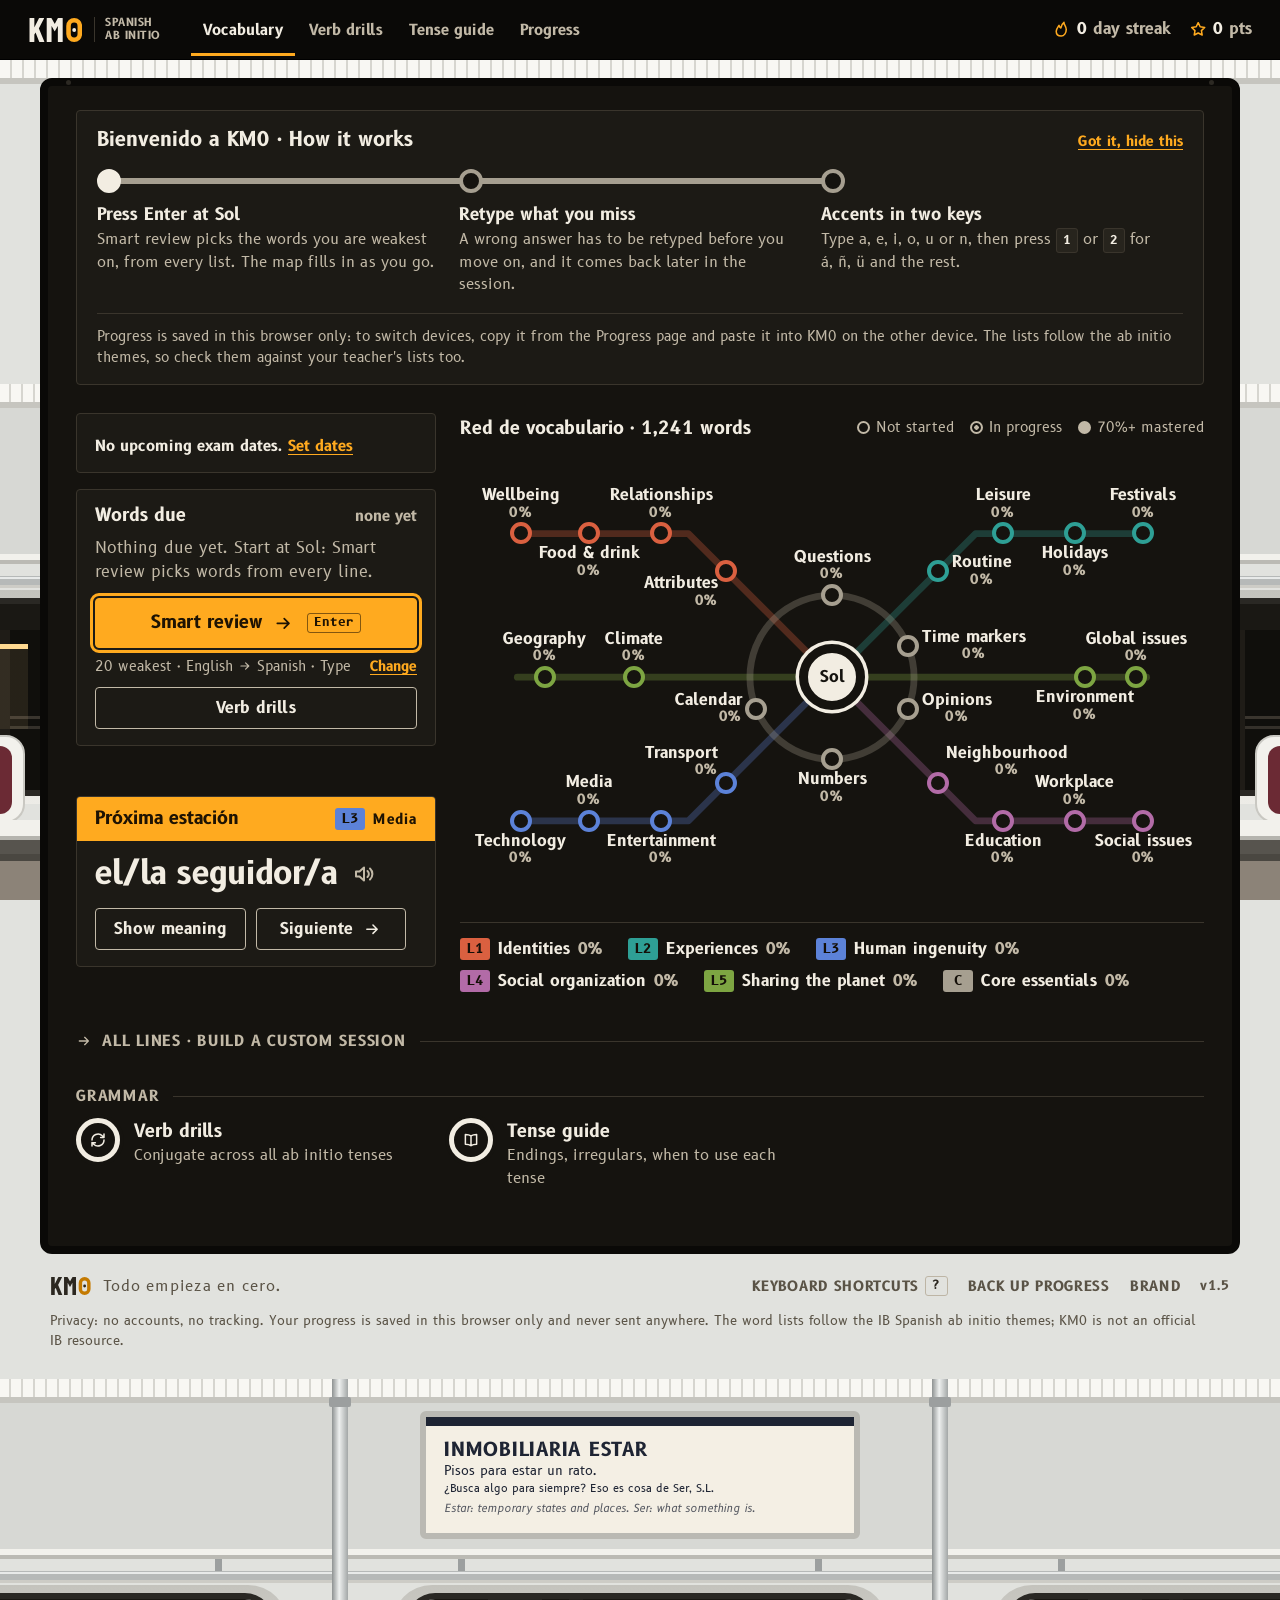
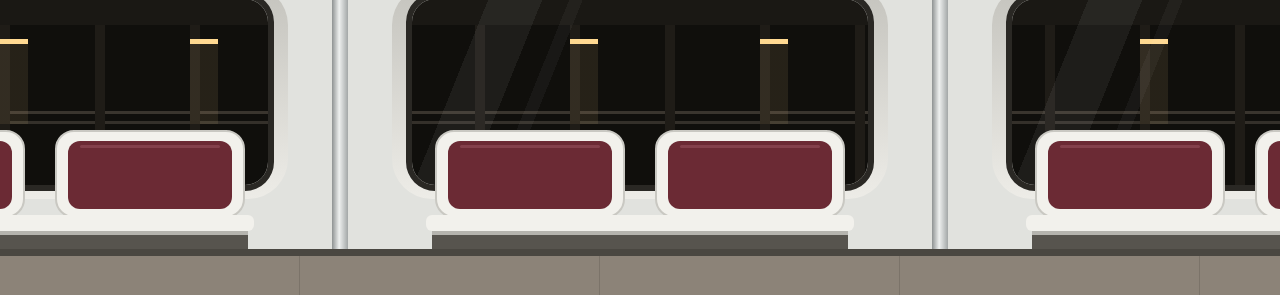
==== commit 01efe230: "Count visits Done with Claude.  Co-Authored-By: Claude Opus 5.5 <noreply@anthropic.com>" ====
--- a/index.html
+++ b/index.html
@@ -24,6 +24,8 @@
   <meta name="twitter:image" content="https://alanferious.github.io/repaso/icons/twitter-image.png">
   <meta name="twitter:image:alt" content="KM0 wordmark beside coloured metro lines meeting at the KM0 zero">
   <link rel="stylesheet" href="styles.css">
+  <!-- visit counts (GoatCounter: no cookies, no IP addresses stored) -->
+  <script data-goatcounter="https://alanferious.goatcounter.com/count" data-goatcounter-settings='{"path": "/km0"}' async src="https://gc.zgo.at/count.js"></script>
 </head>
 <body>
   <header class="topbar" id="top"></header>
